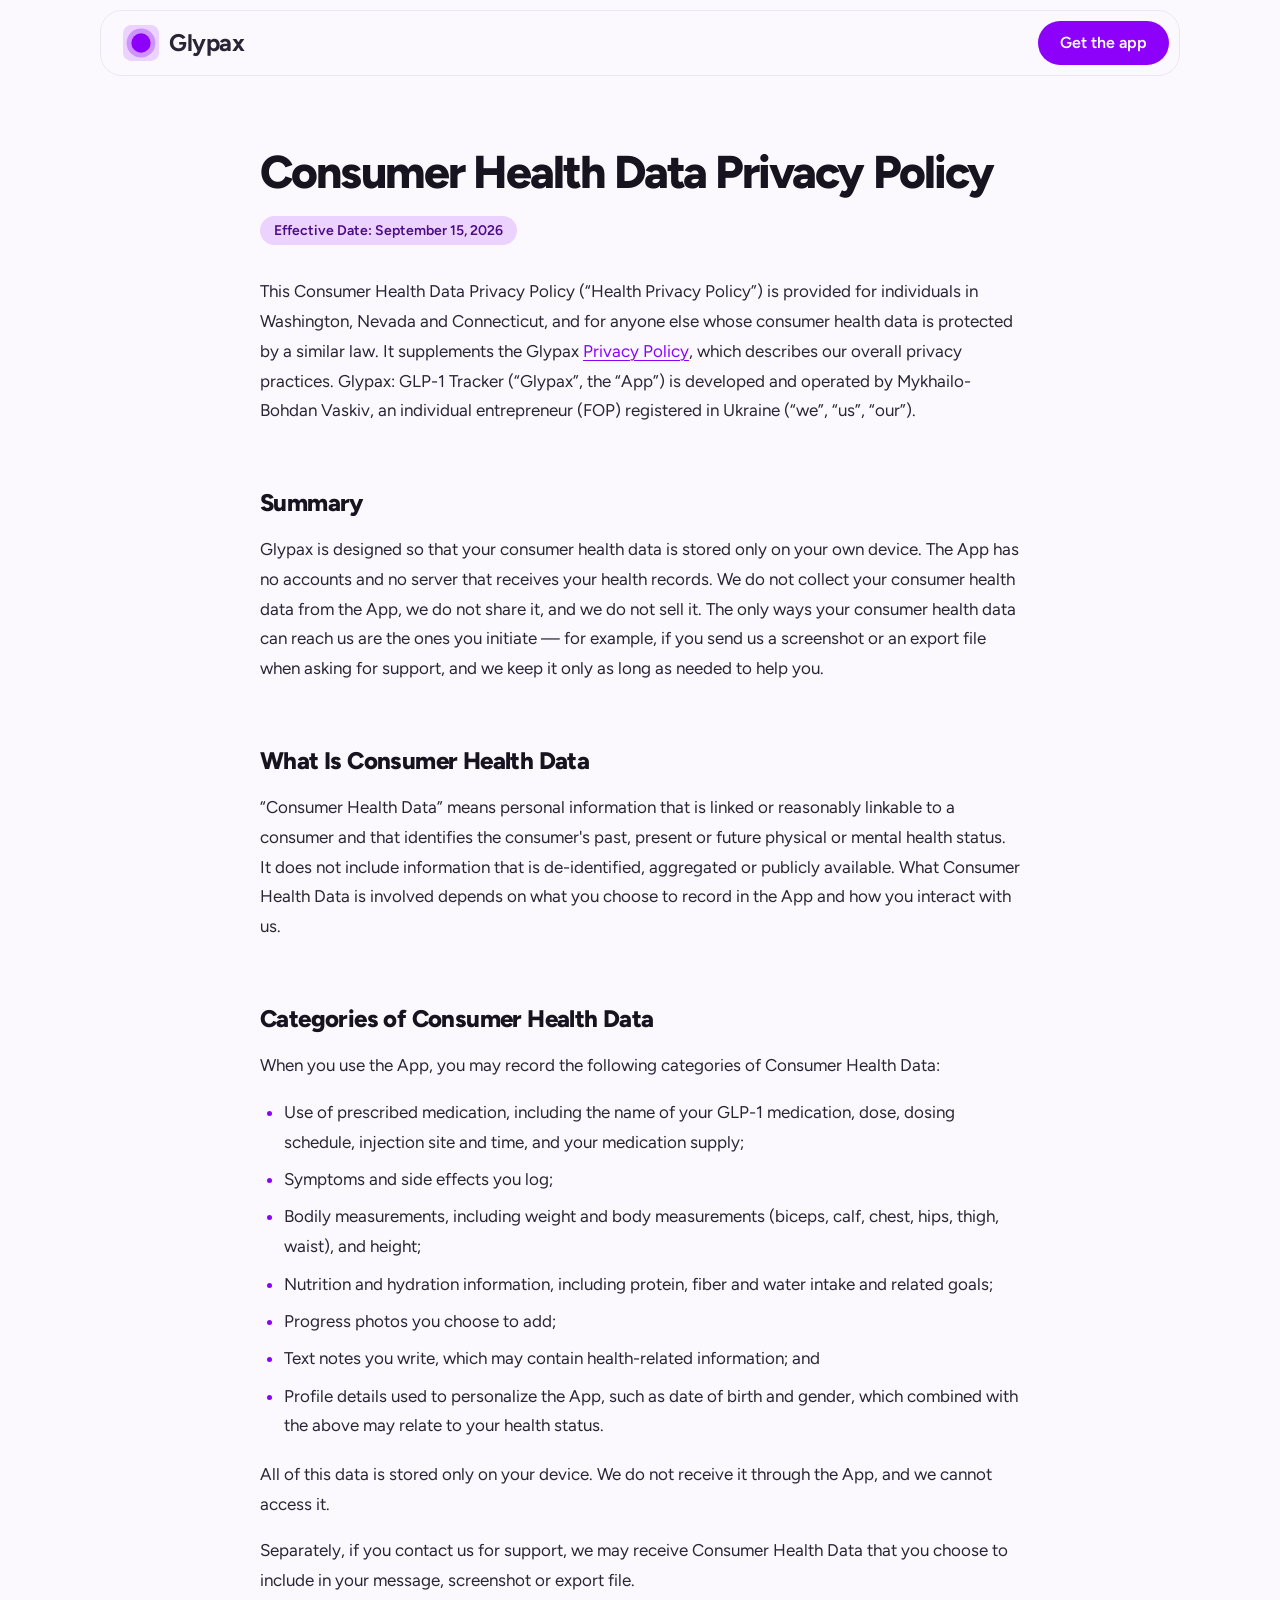
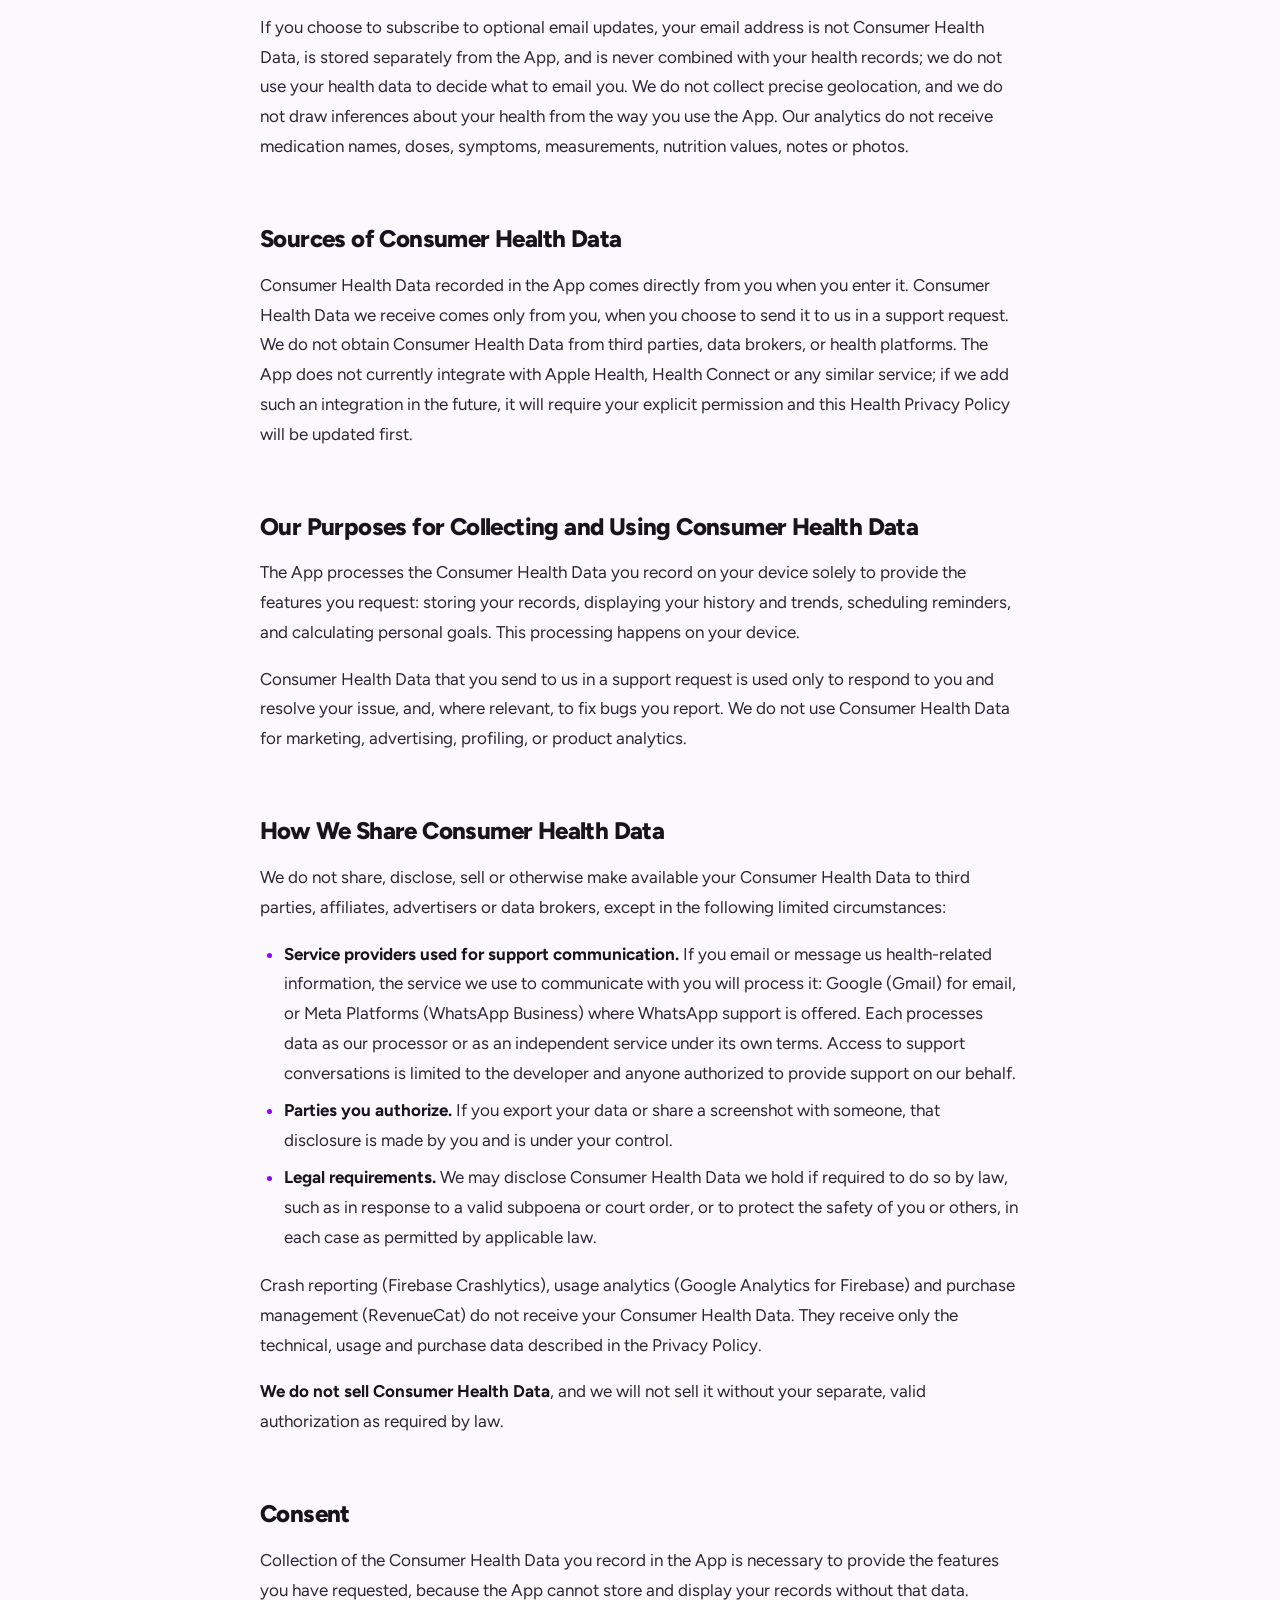
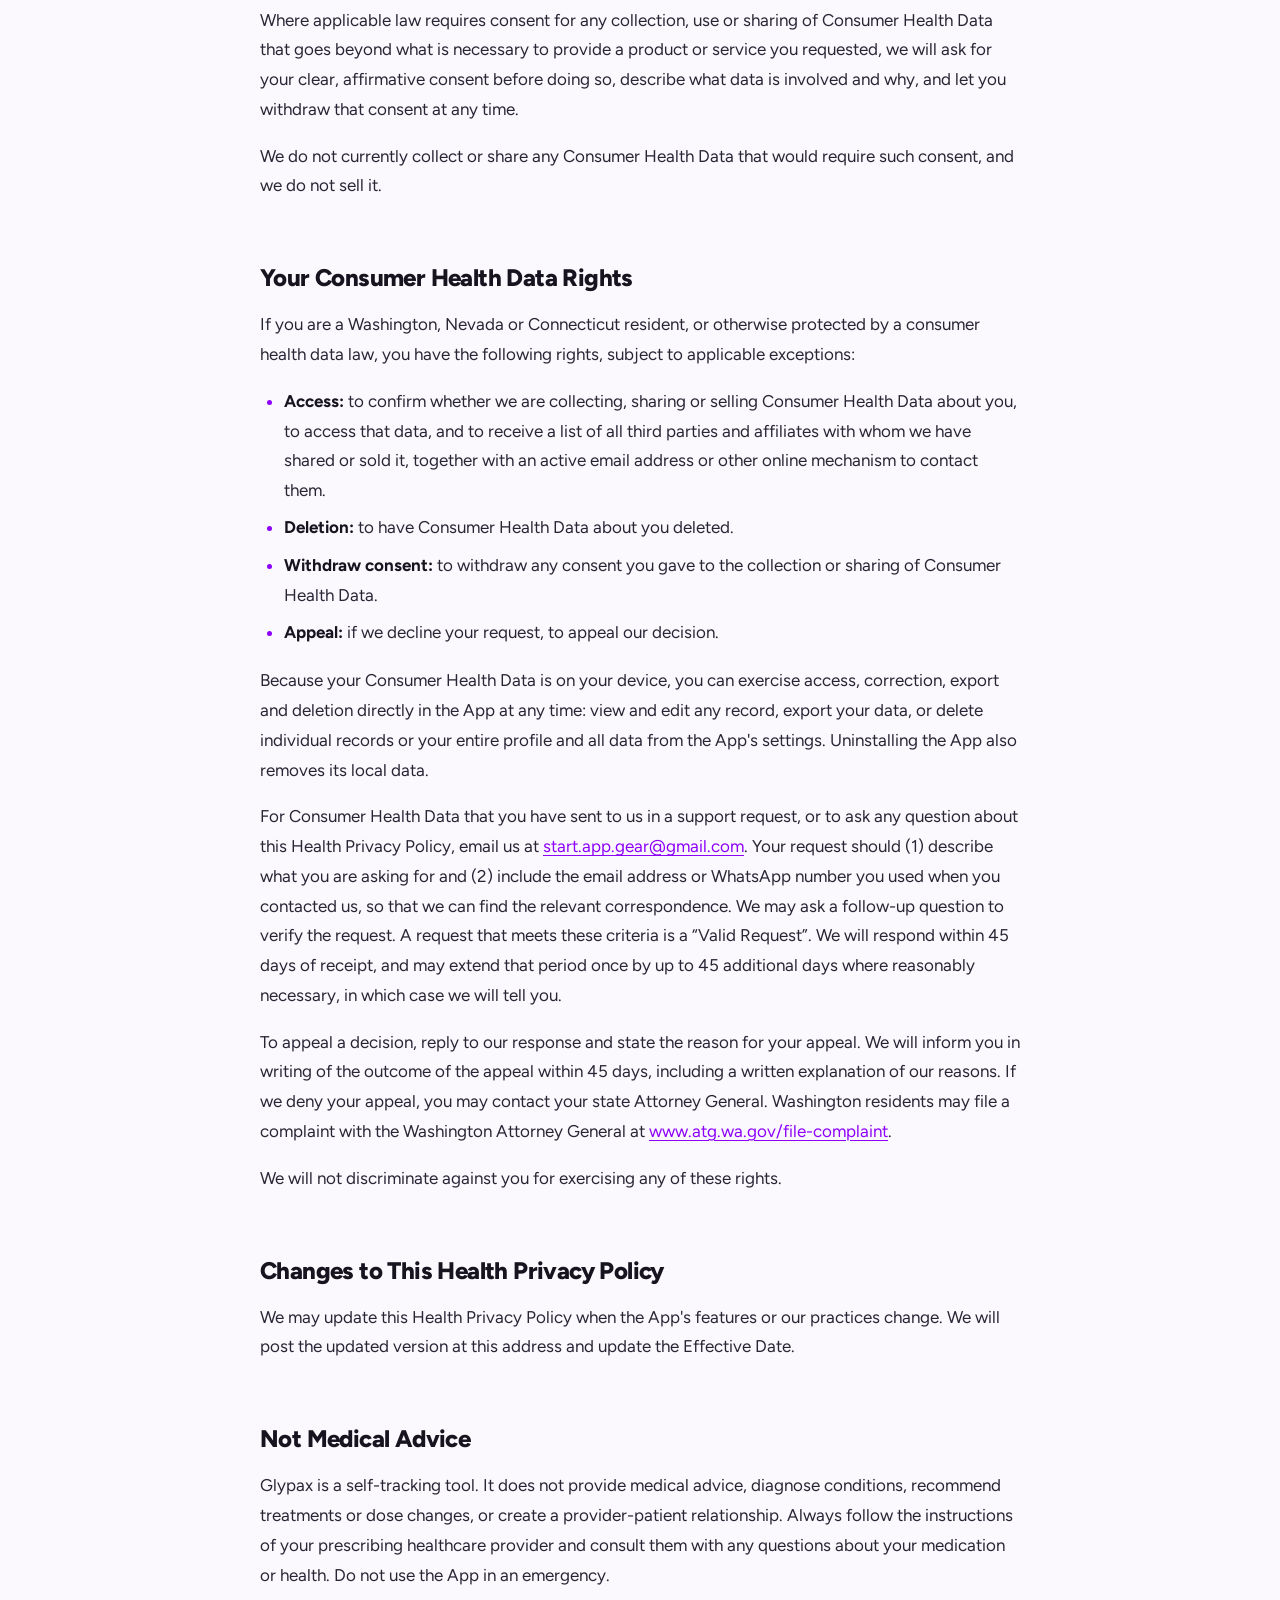
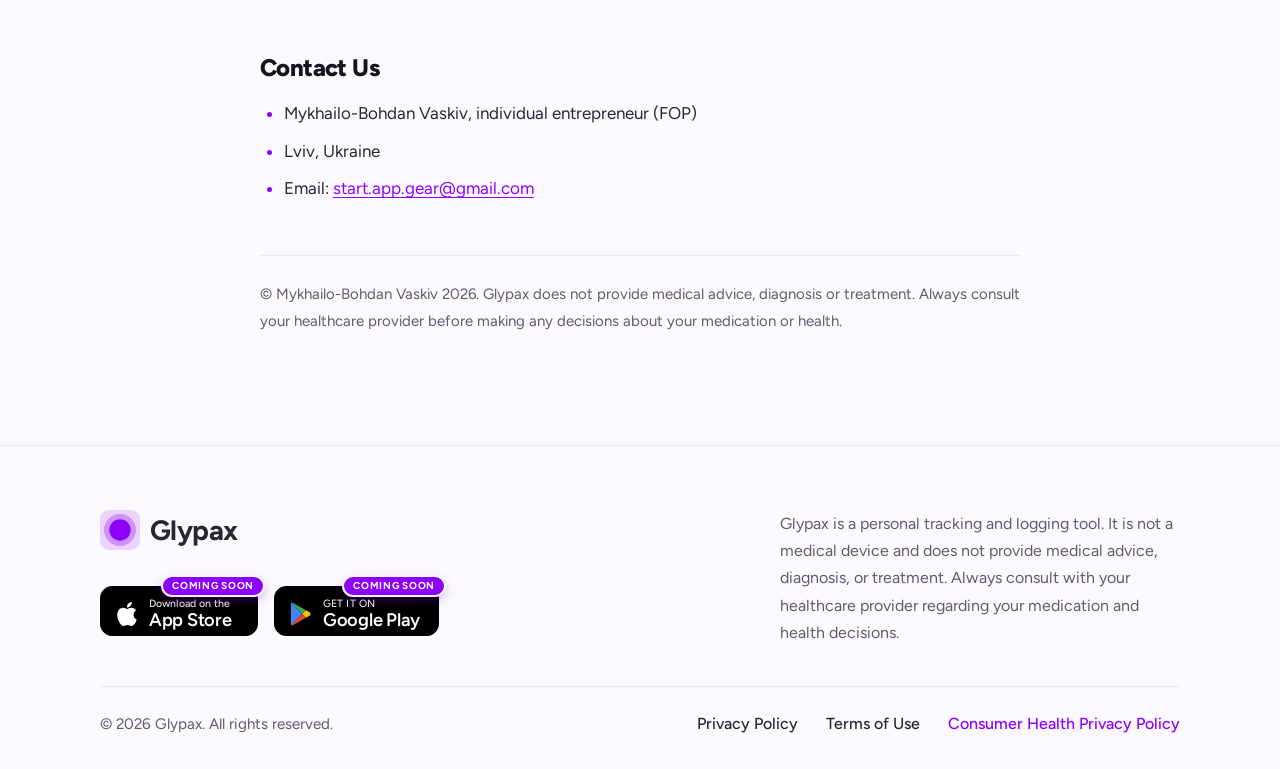
==== consumer-health-privacy-policy/index.html @ 0c129e54 "Update site" ====
<!doctype html>
<html lang="en">
<head>
  <meta charset="utf-8">
  <meta name="viewport" content="width=device-width, initial-scale=1">
  <title>Consumer Health Data Privacy Policy — Glypax: GLP-1 Tracker</title>
  <meta name="description" content="Consumer Health Data Privacy Policy for Glypax: GLP-1 Tracker, for residents of Washington, Nevada and Connecticut.">
  <link rel="canonical" href="https://glypax.com/consumer-health-privacy-policy/">
  <meta name="theme-color" content="#8D01FA">
  <meta name="color-scheme" content="light">

  <meta property="og:type" content="website">
  <meta property="og:site_name" content="Glypax">
  <meta property="og:url" content="https://glypax.com/consumer-health-privacy-policy/">
  <meta property="og:title" content="Consumer Health Data Privacy Policy — Glypax">
  <meta property="og:description" content="Consumer Health Data Privacy Policy for Glypax: GLP-1 Tracker, for residents of Washington, Nevada and Connecticut.">
  <meta property="og:image" content="https://glypax.com/assets/img/og-image.png">
  <meta name="twitter:card" content="summary_large_image">

  <link rel="icon" href="../favicon.ico" sizes="48x48">
  <link rel="icon" href="../favicon.svg" type="image/svg+xml">
  <link rel="apple-touch-icon" href="../apple-touch-icon.png">
  <link rel="manifest" href="../site.webmanifest">

  <link rel="preload" href="../assets/fonts/figtree-latin.woff2" as="font" type="font/woff2" crossorigin>
  <link rel="stylesheet" href="../assets/css/styles.css">
</head>
<body>
  <a class="skip-link" href="#main">Skip to content</a>

  <!-- Header -->
  <header class="site-header">
    <div class="container">
      <div class="site-header__bar">
        <a class="brand" href="../" aria-label="Glypax home">
          <img class="brand__icon" src="../assets/img/logo.svg" alt="" width="36" height="36">
          <span class="brand__name">Glypax</span>
        </a>
        <a class="btn btn--primary" href="../#download">Get the app</a>
      </div>
    </div>
  </header>

  <main id="main">
    <article class="container legal">
      <h1>Consumer Health Data Privacy Policy</h1>
      <p class="effective">Effective Date: September 15, 2026</p>

      <p>This Consumer Health Data Privacy Policy (“Health Privacy Policy”) is provided for individuals in Washington, Nevada and Connecticut, and for anyone else whose consumer health data is protected by a similar law. It supplements the Glypax <a href="../privacy-policy/">Privacy Policy</a>, which describes our overall privacy practices. Glypax: GLP-1 Tracker (“Glypax”, the “App”) is developed and operated by Mykhailo-Bohdan Vaskiv, an individual entrepreneur (FOP) registered in Ukraine (“we”, “us”, “our”).</p>

      <h2>Summary</h2>
      <p>Glypax is designed so that your consumer health data is stored only on your own device. The App has no accounts and no server that receives your health records. We do not collect your consumer health data from the App, we do not share it, and we do not sell it. The only ways your consumer health data can reach us are the ones you initiate — for example, if you send us a screenshot or an export file when asking for support, and we keep it only as long as needed to help you.</p>

      <h2>What Is Consumer Health Data</h2>
      <p>“Consumer Health Data” means personal information that is linked or reasonably linkable to a consumer and that identifies the consumer's past, present or future physical or mental health status. It does not include information that is de-identified, aggregated or publicly available. What Consumer Health Data is involved depends on what you choose to record in the App and how you interact with us.</p>

      <h2>Categories of Consumer Health Data</h2>
      <p>When you use the App, you may record the following categories of Consumer Health Data:</p>
      <ul>
        <li>Use of prescribed medication, including the name of your GLP-1 medication, dose, dosing schedule, injection site and time, and your medication supply;</li>
        <li>Symptoms and side effects you log;</li>
        <li>Bodily measurements, including weight and body measurements (biceps, calf, chest, hips, thigh, waist), and height;</li>
        <li>Nutrition and hydration information, including protein, fiber and water intake and related goals;</li>
        <li>Progress photos you choose to add;</li>
        <li>Text notes you write, which may contain health-related information; and</li>
        <li>Profile details used to personalize the App, such as date of birth and gender, which combined with the above may relate to your health status.</li>
      </ul>
      <p>All of this data is stored only on your device. We do not receive it through the App, and we cannot access it.</p>
      <p>Separately, if you contact us for support, we may receive Consumer Health Data that you choose to include in your message, screenshot or export file.</p>
      <p>If you choose to subscribe to optional email updates, your email address is not Consumer Health Data, is stored separately from the App, and is never combined with your health records; we do not use your health data to decide what to email you. We do not collect precise geolocation, and we do not draw inferences about your health from the way you use the App. Our analytics do not receive medication names, doses, symptoms, measurements, nutrition values, notes or photos.</p>

      <h2>Sources of Consumer Health Data</h2>
      <p>Consumer Health Data recorded in the App comes directly from you when you enter it. Consumer Health Data we receive comes only from you, when you choose to send it to us in a support request. We do not obtain Consumer Health Data from third parties, data brokers, or health platforms. The App does not currently integrate with Apple Health, Health Connect or any similar service; if we add such an integration in the future, it will require your explicit permission and this Health Privacy Policy will be updated first.</p>

      <h2>Our Purposes for Collecting and Using Consumer Health Data</h2>
      <p>The App processes the Consumer Health Data you record on your device solely to provide the features you request: storing your records, displaying your history and trends, scheduling reminders, and calculating personal goals. This processing happens on your device.</p>
      <p>Consumer Health Data that you send to us in a support request is used only to respond to you and resolve your issue, and, where relevant, to fix bugs you report. We do not use Consumer Health Data for marketing, advertising, profiling, or product analytics.</p>

      <h2>How We Share Consumer Health Data</h2>
      <p>We do not share, disclose, sell or otherwise make available your Consumer Health Data to third parties, affiliates, advertisers or data brokers, except in the following limited circumstances:</p>
      <ul>
        <li><strong>Service providers used for support communication.</strong> If you email or message us health-related information, the service we use to communicate with you will process it: Google (Gmail) for email, or Meta Platforms (WhatsApp Business) where WhatsApp support is offered. Each processes data as our processor or as an independent service under its own terms. Access to support conversations is limited to the developer and anyone authorized to provide support on our behalf.</li>
        <li><strong>Parties you authorize.</strong> If you export your data or share a screenshot with someone, that disclosure is made by you and is under your control.</li>
        <li><strong>Legal requirements.</strong> We may disclose Consumer Health Data we hold if required to do so by law, such as in response to a valid subpoena or court order, or to protect the safety of you or others, in each case as permitted by applicable law.</li>
      </ul>
      <p>Crash reporting (Firebase Crashlytics), usage analytics (Google Analytics for Firebase) and purchase management (RevenueCat) do not receive your Consumer Health Data. They receive only the technical, usage and purchase data described in the Privacy Policy.</p>
      <p><strong>We do not sell Consumer Health Data</strong>, and we will not sell it without your separate, valid authorization as required by law.</p>

      <h2>Consent</h2>
      <p>Collection of the Consumer Health Data you record in the App is necessary to provide the features you have requested, because the App cannot store and display your records without that data. Where applicable law requires consent for any collection, use or sharing of Consumer Health Data that goes beyond what is necessary to provide a product or service you requested, we will ask for your clear, affirmative consent before doing so, describe what data is involved and why, and let you withdraw that consent at any time.</p>
      <p>We do not currently collect or share any Consumer Health Data that would require such consent, and we do not sell it.</p>

      <h2>Your Consumer Health Data Rights</h2>
      <p>If you are a Washington, Nevada or Connecticut resident, or otherwise protected by a consumer health data law, you have the following rights, subject to applicable exceptions:</p>
      <ul>
        <li><strong>Access:</strong> to confirm whether we are collecting, sharing or selling Consumer Health Data about you, to access that data, and to receive a list of all third parties and affiliates with whom we have shared or sold it, together with an active email address or other online mechanism to contact them.</li>
        <li><strong>Deletion:</strong> to have Consumer Health Data about you deleted.</li>
        <li><strong>Withdraw consent:</strong> to withdraw any consent you gave to the collection or sharing of Consumer Health Data.</li>
        <li><strong>Appeal:</strong> if we decline your request, to appeal our decision.</li>
      </ul>
      <p>Because your Consumer Health Data is on your device, you can exercise access, correction, export and deletion directly in the App at any time: view and edit any record, export your data, or delete individual records or your entire profile and all data from the App's settings. Uninstalling the App also removes its local data.</p>
      <p>For Consumer Health Data that you have sent to us in a support request, or to ask any question about this Health Privacy Policy, email us at <a href="mailto:start.app.gear@gmail.com">start.app.gear@gmail.com</a>. Your request should (1) describe what you are asking for and (2) include the email address or WhatsApp number you used when you contacted us, so that we can find the relevant correspondence. We may ask a follow-up question to verify the request. A request that meets these criteria is a “Valid Request”. We will respond within 45 days of receipt, and may extend that period once by up to 45 additional days where reasonably necessary, in which case we will tell you.</p>
      <p>To appeal a decision, reply to our response and state the reason for your appeal. We will inform you in writing of the outcome of the appeal within 45 days, including a written explanation of our reasons. If we deny your appeal, you may contact your state Attorney General. Washington residents may file a complaint with the Washington Attorney General at <a href="https://www.atg.wa.gov/file-complaint" target="_blank" rel="noopener noreferrer">www.atg.wa.gov/file-complaint</a>.</p>
      <p>We will not discriminate against you for exercising any of these rights.</p>

      <h2>Changes to This Health Privacy Policy</h2>
      <p>We may update this Health Privacy Policy when the App's features or our practices change. We will post the updated version at this address and update the Effective Date.</p>

      <h2>Not Medical Advice</h2>
      <p>Glypax is a self-tracking tool. It does not provide medical advice, diagnose conditions, recommend treatments or dose changes, or create a provider-patient relationship. Always follow the instructions of your prescribing healthcare provider and consult them with any questions about your medication or health. Do not use the App in an emergency.</p>

      <h2>Contact Us</h2>
      <ul>
        <li>Mykhailo-Bohdan Vaskiv, individual entrepreneur (FOP)</li>
        <li>Lviv, Ukraine</li>
        <li>Email: <a href="mailto:start.app.gear@gmail.com">start.app.gear@gmail.com</a></li>
      </ul>

      <hr>
      <p class="doc-note">© Mykhailo-Bohdan Vaskiv 2026. Glypax does not provide medical advice, diagnosis or treatment. Always consult your healthcare provider before making any decisions about your medication or health.</p>
    </article>
  </main>

  <!-- Footer -->
  <footer class="site-footer">
    <div class="container">
      <div class="site-footer__top">
        <div class="site-footer__brand">
          <a class="brand" href="../" aria-label="Glypax home">
            <img class="brand__icon" src="../assets/img/logo.svg" alt="" width="40" height="40">
            <span class="brand__name">Glypax</span>
          </a>
          <div class="stores stores--sm">
            <div class="store-badge" aria-label="App Store — coming soon" role="img">
              <svg class="store-badge__icon" viewBox="0 0 24 24" aria-hidden="true" fill="currentColor"><path d="M12.152 6.896c-.948 0-2.415-1.078-3.96-1.04-2.04.027-3.91 1.183-4.961 3.014-2.117 3.675-.546 9.103 1.519 12.09 1.013 1.454 2.208 3.09 3.792 3.039 1.52-.065 2.09-.987 3.935-.987 1.831 0 2.35.987 3.96.948 1.637-.026 2.676-1.48 3.676-2.948 1.156-1.688 1.636-3.325 1.662-3.415-.039-.013-3.182-1.221-3.22-4.857-.026-3.04 2.48-4.494 2.597-4.559-1.429-2.09-3.623-2.324-4.39-2.376-2-.156-3.675 1.09-4.61 1.09zM15.53 3.83c.843-1.012 1.4-2.427 1.245-3.83-1.207.052-2.662.805-3.532 1.818-.78.896-1.454 2.338-1.273 3.714 1.338.104 2.715-.688 3.559-1.701"/></svg>
              <span class="store-badge__text"><small>Download on the</small><strong>App Store</strong></span>
              <span class="store-badge__soon">Coming soon</span>
            </div>
            <div class="store-badge" aria-label="Google Play — coming soon" role="img">
              <svg class="store-badge__icon" viewBox="0 0 24 26" aria-hidden="true"><path fill="#4285F4" d="M1.6 1.2 13.2 13 1.6 24.8c-.4-.3-.6-.8-.6-1.4V2.6c0-.6.2-1.1.6-1.4z"/><path fill="#34A853" d="M1.6 1.2c.5-.4 1.3-.5 2-.1l13.7 7.8-4.1 4.1z"/><path fill="#FBBC04" d="m17.3 8.9 4.1 2.3c1.3.8 1.3 2.8 0 3.6l-4.1 2.3-4.1-4.1z"/><path fill="#EA4335" d="M13.2 13l4.1 4.1-13.7 7.8c-.7.4-1.5.3-2-.1z"/></svg>
              <span class="store-badge__text"><small>GET IT ON</small><strong>Google Play</strong></span>
              <span class="store-badge__soon">Coming soon</span>
            </div>
          </div>
        </div>

        <p class="disclaimer">
          Glypax is a personal tracking and logging tool. It is not a medical device and does not provide medical advice, diagnosis, or treatment. Always consult with your healthcare provider regarding your medication and health decisions.
        </p>
      </div>

      <div class="site-footer__bottom">
        <p class="copyright">© 2026 Glypax. All rights reserved.</p>
        <nav aria-label="Legal">
          <ul class="footer-links">
            <li><a href="../privacy-policy/">Privacy Policy</a></li>
            <li><a href="../terms-of-use/">Terms of Use</a></li>
            <li><a href="../consumer-health-privacy-policy/" aria-current="page">Consumer Health Privacy Policy</a></li>
          </ul>
        </nav>
      </div>
    </div>
  </footer>
</body>
</html>
---- assets/css/styles.css ----
/* ==========================================================================
   Glypax — landing page styles
   ========================================================================== */

/* Fonts (self-hosted, no third-party requests) */
@font-face {
  font-family: "Figtree";
  font-style: normal;
  font-weight: 300 900;
  font-display: swap;
  src: url("../fonts/figtree-latin.woff2") format("woff2");
  unicode-range: U+0000-00FF, U+0131, U+0152-0153, U+02BB-02BC, U+02C6, U+02DA,
    U+02DC, U+0304, U+0308, U+0329, U+2000-206F, U+20AC, U+2122, U+2191, U+2193,
    U+2212, U+2215, U+FEFF, U+FFFD;
}
@font-face {
  font-family: "Figtree";
  font-style: normal;
  font-weight: 300 900;
  font-display: swap;
  src: url("../fonts/figtree-latin-ext.woff2") format("woff2");
  unicode-range: U+0100-02BA, U+02BD-02C5, U+02C7-02CC, U+02CE-02D7, U+02DD-02FF,
    U+0304, U+0308, U+0329, U+1D00-1DBF, U+1E00-1E9F, U+1EF2-1EFF, U+2020,
    U+20A0-20AB, U+20AD-20C0, U+2113, U+2C60-2C7F, U+A720-A7FF;
}

/* Tokens ------------------------------------------------------------------ */
:root {
  color-scheme: light;

  /* Brand (sampled from the Glypax logo) */
  --purple: #8d01fa;
  --purple-hover: #7600d4;
  --purple-ring: #ce93fd;
  --purple-tint: #ecd2ff;

  /* Neutrals */
  --bg: #fbf9fd;
  --surface: #ffffff;
  --ink: #17131f;
  --ink-soft: #2a2535;
  --muted: #615a6e;
  --line: #ebe6f1;

  --radius-pill: 999px;
  --container: 1080px;
  --gutter: clamp(16px, 4vw, 32px);
  --header-h: 64px;

  --font: "Figtree", ui-sans-serif, system-ui, -apple-system, "Segoe UI", Roboto,
    "Helvetica Neue", Arial, sans-serif;
}

/* Base -------------------------------------------------------------------- */
*,
*::before,
*::after {
  box-sizing: border-box;
}

html {
  -webkit-text-size-adjust: 100%;
  text-size-adjust: 100%;
}

@media (prefers-reduced-motion: no-preference) {
  html {
    scroll-behavior: smooth;
  }
}

body {
  margin: 0;
  background: var(--bg);
  color: var(--ink);
  font-family: var(--font);
  font-size: 1rem;
  line-height: 1.6;
  -webkit-font-smoothing: antialiased;
  -moz-osx-font-smoothing: grayscale;
  overflow-x: clip;
}

img,
svg {
  display: block;
  max-width: 100%;
}

a {
  color: inherit;
}

:focus-visible {
  outline: 3px solid var(--purple);
  outline-offset: 3px;
  border-radius: 6px;
}

.container {
  width: 100%;
  max-width: calc(var(--container) + var(--gutter) * 2);
  margin-inline: auto;
  padding-inline: var(--gutter);
}

.skip-link {
  position: absolute;
  left: 16px;
  top: -100px;
  z-index: 100;
  padding: 10px 16px;
  background: var(--ink);
  color: #fff;
  border-radius: 10px;
  font-weight: 600;
  text-decoration: none;
}
.skip-link:focus {
  top: 16px;
}

.visually-hidden {
  position: absolute !important;
  width: 1px;
  height: 1px;
  padding: 0;
  margin: -1px;
  overflow: hidden;
  clip: rect(0 0 0 0);
  white-space: nowrap;
  border: 0;
}

/* Brand (logo + wordmark) -------------------------------------------------- */
.brand {
  display: inline-flex;
  align-items: center;
  gap: 10px;
  text-decoration: none;
  color: var(--ink-soft);
  border-radius: 12px;
}
.brand__icon {
  width: 36px;
  height: 36px;
  flex: none;
}
.brand__name {
  font-size: 1.5rem;
  font-weight: 700;
  letter-spacing: -0.02em;
  line-height: 1;
}

/* Header ------------------------------------------------------------------ */
.site-header {
  position: sticky;
  top: 0;
  z-index: 50;
  padding-top: 10px;
}
.site-header__bar {
  display: flex;
  align-items: center;
  justify-content: space-between;
  gap: 16px;
  min-height: var(--header-h);
  padding: 10px 10px 10px 22px;
  background: rgb(251 249 253 / 0.82);
  border: 1px solid var(--line);
  border-radius: 22px;
  -webkit-backdrop-filter: saturate(160%) blur(14px);
  backdrop-filter: saturate(160%) blur(14px);
}

.btn {
  display: inline-flex;
  align-items: center;
  justify-content: center;
  gap: 8px;
  min-height: 44px;
  padding: 10px 22px;
  border-radius: var(--radius-pill);
  font: inherit;
  font-size: 1rem;
  font-weight: 600;
  line-height: 1.2;
  text-decoration: none;
  white-space: nowrap;
  cursor: pointer;
  transition: background-color 0.18s ease, transform 0.18s ease;
}
.btn--primary {
  background: var(--purple);
  color: #fff;
}
.btn--primary:hover {
  background: var(--purple-hover);
}
.btn--primary:active {
  transform: translateY(1px);
}

/* Hero -------------------------------------------------------------------- */
.hero {
  padding-block: clamp(40px, 7vw, 96px) clamp(32px, 5vw, 64px);
}
.hero__grid {
  display: grid;
  grid-template-columns: minmax(0, 1.08fr) minmax(0, 1fr);
  align-items: center;
  gap: clamp(24px, 4vw, 48px);
}

.hero__title {
  margin: 0;
  font-size: clamp(2.125rem, 1.15rem + 2.6vw, 2.875rem);
  font-weight: 800;
  line-height: 1.08;
  letter-spacing: -0.04em;
  color: var(--ink);
  text-wrap: balance;
}
.hero__title .line {
  display: block;
}
.hl {
  color: var(--purple);
  white-space: nowrap;
  padding-bottom: 0.1em;
  background: url("data:image/svg+xml,%3Csvg xmlns='http://www.w3.org/2000/svg' viewBox='0 0 200 14' preserveAspectRatio='none'%3E%3Cpath d='M3 9.5C45 4 105 3.2 197 6.2' fill='none' stroke='%23CE93FD' stroke-width='4.2' stroke-linecap='round'/%3E%3Cpath d='M14 12.2C70 8.6 128 8.2 186 9.6' fill='none' stroke='%23CE93FD' stroke-width='2.6' stroke-linecap='round' opacity='.75'/%3E%3C/svg%3E")
    no-repeat left bottom / 100% 0.26em;
}

.hero__text {
  margin: 24px 0 0;
  max-width: 34rem;
  font-size: clamp(1.0625rem, 1rem + 0.25vw, 1.1875rem);
  line-height: 1.7;
  color: var(--muted);
}

.hero__stores {
  margin-top: 36px;
  scroll-margin-top: calc(var(--header-h) + 40px);
}

.hero__media {
  /* space available outside the 1080px container on wide screens */
  --outside: max(0px, (100vw - var(--container) - var(--gutter) * 2) / 2);
  position: relative;
  margin-right: calc(-1 * min(var(--outside), 150px));
  margin-left: -12px;
}
.hero__media::before {
  /* soft brand glow behind the screens */
  content: "";
  position: absolute;
  inset: 8% 6% 4% 6%;
  z-index: -1;
  background: radial-gradient(
    closest-side,
    rgb(206 147 253 / 0.45),
    rgb(236 210 255 / 0.25) 55%,
    transparent 100%
  );
  filter: blur(10px);
}
.hero__media img {
  width: 100%;
  height: auto;
  filter: drop-shadow(0 24px 40px rgb(48 18 82 / 0.14));
}

/* Store badges (Coming soon) ---------------------------------------------- */
.stores {
  display: flex;
  flex-wrap: wrap;
  gap: 14px 16px;
  padding-top: 12px; /* room for the "Coming soon" tag */
}

.store-badge {
  position: relative;
  display: inline-flex;
  align-items: center;
  gap: 12px;
  min-width: 182px;
  height: 58px;
  padding: 6px 22px 0 18px;
  background: #000;
  color: #fff;
  border: 1px solid #000;
  border-radius: 14px;
  cursor: default;
  user-select: none;
}
.store-badge__icon {
  width: 28px;
  height: 28px;
  flex: none;
}
.store-badge__text {
  display: flex;
  flex-direction: column;
  line-height: 1.1;
}
.store-badge__text small {
  white-space: nowrap;
  font-size: 0.72rem;
  font-weight: 500;
  letter-spacing: 0.01em;
  opacity: 0.92;
}
.store-badge__text strong {
  white-space: nowrap;
  font-size: 1.32rem;
  font-weight: 600;
  letter-spacing: -0.015em;
}
.store-badge__soon {
  position: absolute;
  top: -12px;
  right: -8px;
  padding: 3px 9px;
  background: var(--purple);
  color: #fff;
  border: 2px solid var(--bg);
  border-radius: var(--radius-pill);
  font-size: 0.625rem;
  font-weight: 700;
  letter-spacing: 0.07em;
  line-height: 1.2;
  text-transform: uppercase;
  white-space: nowrap;
  box-shadow: 0 4px 10px rgb(141 1 250 / 0.25);
}

.stores--sm .store-badge {
  min-width: 158px;
  height: 50px;
  padding: 6px 18px 0 14px;
  border-radius: 12px;
  gap: 10px;
}
.stores--sm .store-badge__icon {
  width: 24px;
  height: 24px;
}
.stores--sm .store-badge__text small {
  font-size: 0.66rem;
}
.stores--sm .store-badge__text strong {
  font-size: 1.14rem;
}

/* Little nudge when "Get the app" jumps to the badges */
@media (prefers-reduced-motion: no-preference) {
  .hero__stores:target .store-badge__soon {
    animation: soon-pop 0.9s ease 0.35s 2;
  }
}
@keyframes soon-pop {
  0%,
  100% {
    transform: scale(1);
  }
  40% {
    transform: scale(1.18) rotate(-3deg);
  }
}

/* Works with every GLP-1 (marquee) ---------------------------------------- */
.works {
  padding-block: clamp(24px, 4vw, 48px) clamp(56px, 8vw, 96px);
}
.works__title {
  margin: 0 0 24px;
  text-align: center;
  font-size: 0.95rem;
  font-weight: 600;
  letter-spacing: 0.16em;
  text-transform: uppercase;
  color: var(--muted);
}

.marquee {
  position: relative;
  overflow: hidden;
  -webkit-mask-image: linear-gradient(90deg, transparent, #000 12%, #000 88%, transparent);
  mask-image: linear-gradient(90deg, transparent, #000 12%, #000 88%, transparent);
}
.marquee__track {
  display: flex;
  width: max-content;
  animation: marquee 64s linear infinite;
}
.marquee:hover .marquee__track {
  animation-play-state: paused;
}
.marquee__list {
  display: flex;
  gap: 14px;
  margin: 0;
  padding: 4px 7px;
  list-style: none;
}
.marquee__item {
  display: flex;
  align-items: center;
  justify-content: center;
  min-width: 150px;
  height: 58px;
  padding: 0 28px;
  background: var(--surface);
  border: 1px solid var(--line);
  border-radius: 22px;
  font-size: 1.125rem;
  font-weight: 800;
  letter-spacing: -0.02em;
  color: var(--ink);
  white-space: nowrap;
}

@keyframes marquee {
  from {
    transform: translateX(0);
  }
  to {
    transform: translateX(-50%);
  }
}

@media (prefers-reduced-motion: reduce) {
  .marquee {
    -webkit-mask-image: none;
    mask-image: none;
  }
  .marquee__track {
    animation: none;
    width: auto;
    justify-content: center;
  }
  .marquee__list {
    flex-wrap: wrap;
    justify-content: center;
  }
  .marquee__list[aria-hidden="true"] {
    display: none;
  }
}

/* Footer ------------------------------------------------------------------ */
.site-footer {
  border-top: 1px solid var(--line);
  padding-block: clamp(40px, 6vw, 64px) 32px;
}
.site-footer__top {
  display: flex;
  justify-content: space-between;
  align-items: flex-start;
  gap: 32px 48px;
}
.site-footer__brand {
  display: flex;
  flex-direction: column;
  gap: 24px;
}
.site-footer__brand .brand__icon {
  width: 40px;
  height: 40px;
}
.site-footer__brand .brand__name {
  font-size: 1.75rem;
}
.disclaimer {
  margin: 0;
  max-width: 25rem;
  font-size: 1rem;
  line-height: 1.7;
  color: var(--muted);
}

.site-footer__bottom {
  display: flex;
  justify-content: space-between;
  align-items: center;
  flex-wrap: wrap;
  gap: 16px 32px;
  margin-top: 40px;
  padding-top: 24px;
  border-top: 1px solid var(--line);
}
.copyright {
  margin: 0;
  font-size: 0.95rem;
  color: var(--muted);
}
.footer-links {
  display: flex;
  flex-wrap: wrap;
  gap: 8px 28px;
  margin: 0;
  padding: 0;
  list-style: none;
}
.footer-links a {
  font-size: 1rem;
  font-weight: 500;
  color: var(--ink-soft);
  text-decoration: none;
  border-radius: 4px;
}
.footer-links a:hover {
  color: var(--purple);
  text-decoration: underline;
  text-underline-offset: 3px;
}

/* 404 --------------------------------------------------------------------- */
.not-found {
  padding-block: clamp(64px, 12vw, 140px);
  text-align: center;
}
.not-found h1 {
  margin: 0 0 12px;
  font-size: clamp(2rem, 1.4rem + 2vw, 2.75rem);
  font-weight: 800;
  letter-spacing: -0.04em;
}
.not-found p {
  margin: 0 0 28px;
  color: var(--muted);
}

/* Current page in the footer legal nav */
.footer-links a[aria-current="page"] {
  color: var(--purple);
}

/* Legal pages ------------------------------------------------------------- */
.legal {
  max-width: calc(760px + var(--gutter) * 2);
  padding-block: clamp(40px, 6vw, 72px) clamp(56px, 8vw, 96px);
  font-size: 1.0625rem;
  line-height: 1.75;
  color: var(--ink-soft);
}
.legal h1 {
  margin: 0;
  font-size: clamp(2.125rem, 1.4rem + 2.4vw, 2.875rem);
  font-weight: 800;
  line-height: 1.08;
  letter-spacing: -0.04em;
  color: var(--ink);
}
.legal .effective {
  display: inline-block;
  margin: 18px 0 32px;
  padding: 5px 14px;
  background: var(--purple-tint);
  color: #4b0a86;
  border-radius: var(--radius-pill);
  font-size: 0.875rem;
  font-weight: 600;
  line-height: 1.4;
}
.legal h2 {
  margin: 2.6em 0 0.7em;
  font-size: 1.5rem;
  font-weight: 800;
  line-height: 1.25;
  letter-spacing: -0.025em;
  color: var(--ink);
}
.legal h3 {
  margin: 2em 0 0.5em;
  font-size: 1.1875rem;
  font-weight: 700;
  line-height: 1.3;
  letter-spacing: -0.015em;
  color: var(--ink);
}
.legal [id] {
  scroll-margin-top: calc(var(--header-h) + 32px);
}
.legal p {
  margin: 0 0 1em;
}
.legal ul,
.legal ol {
  margin: 0 0 1.1em;
  padding-left: 1.4em;
}
.legal li {
  margin-bottom: 0.45em;
}
.legal li > ul,
.legal li > ol {
  margin: 0.45em 0 0;
}
.legal li::marker {
  color: var(--purple);
}
.legal strong {
  color: var(--ink);
  font-weight: 700;
}
.legal a {
  color: var(--purple);
  text-decoration: underline;
  text-decoration-thickness: 1px;
  text-underline-offset: 3px;
  overflow-wrap: anywhere;
}
.legal a:hover {
  color: var(--purple-hover);
  text-decoration-thickness: 2px;
}

/* Table of contents */
.legal .toc-title {
  margin-top: 0;
}
.legal .toc {
  margin: 0 0 1em;
  padding: 18px 22px 18px 40px;
  background: var(--surface);
  border: 1px solid var(--line);
  border-radius: 18px;
}
.legal .toc li {
  margin-bottom: 0.2em;
}
.legal .toc a {
  color: var(--ink-soft);
  text-decoration: none;
}
.legal .toc a:hover {
  color: var(--purple);
  text-decoration: underline;
}

/* Tables */
.legal .table-wrap {
  margin: 1.2em 0 1.6em;
  overflow-x: auto;
  background: var(--surface);
  border: 1px solid var(--line);
  border-radius: 16px;
}
.legal table {
  width: 100%;
  min-width: 640px;
  border-collapse: collapse;
  font-size: 0.9375rem;
  line-height: 1.6;
}
.legal th,
.legal td {
  padding: 12px 14px;
  text-align: left;
  vertical-align: top;
  border-bottom: 1px solid var(--line);
}
.legal th + th,
.legal td + td {
  border-left: 1px solid var(--line);
}
.legal tbody tr:last-child td {
  border-bottom: 0;
}
.legal th {
  background: #f6eefe;
  color: var(--ink);
  font-weight: 700;
}

.legal hr {
  margin: 3em 0 1.5em;
  border: 0;
  border-top: 1px solid var(--line);
}
.legal .doc-note {
  font-size: 0.9375rem;
  color: var(--muted);
}

/* Responsive -------------------------------------------------------------- */
@media (max-width: 960px) {
  .hero__grid {
    grid-template-columns: 1fr;
  }
  .hero__media {
    margin-inline: auto;
    max-width: 720px;
  }
  .site-footer__top {
    flex-direction: column;
  }
}

@media (max-width: 560px) {
  :root {
    --header-h: 56px;
  }
  .site-header__bar {
    padding: 8px 8px 8px 14px;
    border-radius: 18px;
  }
  .brand__icon {
    width: 32px;
    height: 32px;
  }
  .brand__name {
    font-size: 1.35rem;
  }
  .btn {
    min-height: 40px;
    padding: 8px 18px;
    font-size: 0.95rem;
  }
  .hero__title {
    font-size: clamp(1.75rem, 0.9rem + 3.6vw, 2.125rem);
    text-wrap: wrap;
  }
  .stores {
    gap: 18px 12px;
  }
  .store-badge {
    min-width: 0;
    flex: 1 1 150px;
    height: 54px;
    padding: 6px 14px 0;
    gap: 10px;
  }
  .stores--sm .store-badge {
    flex: 0 1 auto;
  }
  .store-badge__text strong {
    font-size: 1.18rem;
  }
  .hero__media {
    margin-inline: calc(var(--gutter) * -1);
  }
  .marquee__item {
    min-width: 0;
    height: 50px;
    padding: 0 22px;
    font-size: 1rem;
    border-radius: 18px;
  }
  .site-footer__bottom {
    flex-direction: column-reverse;
    align-items: flex-start;
  }
  .footer-links {
    flex-direction: column;
    gap: 12px;
  }
}
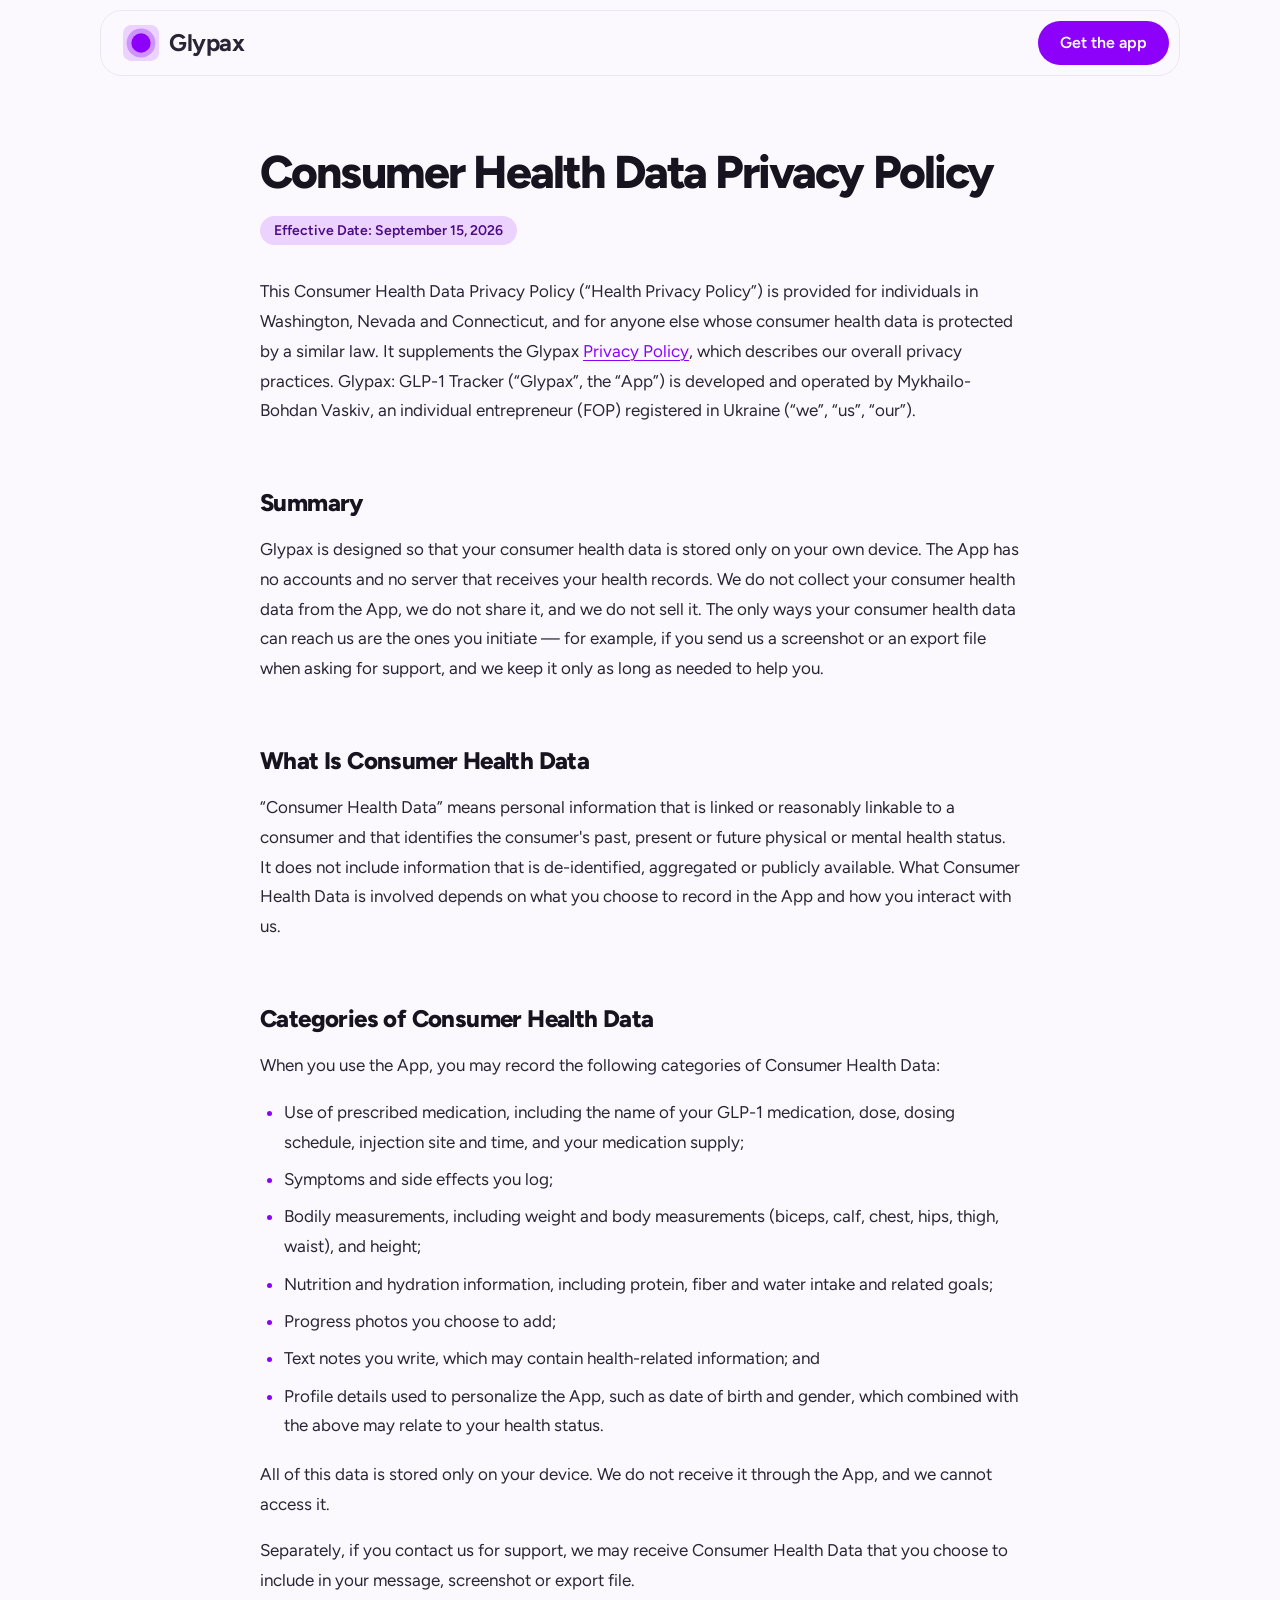
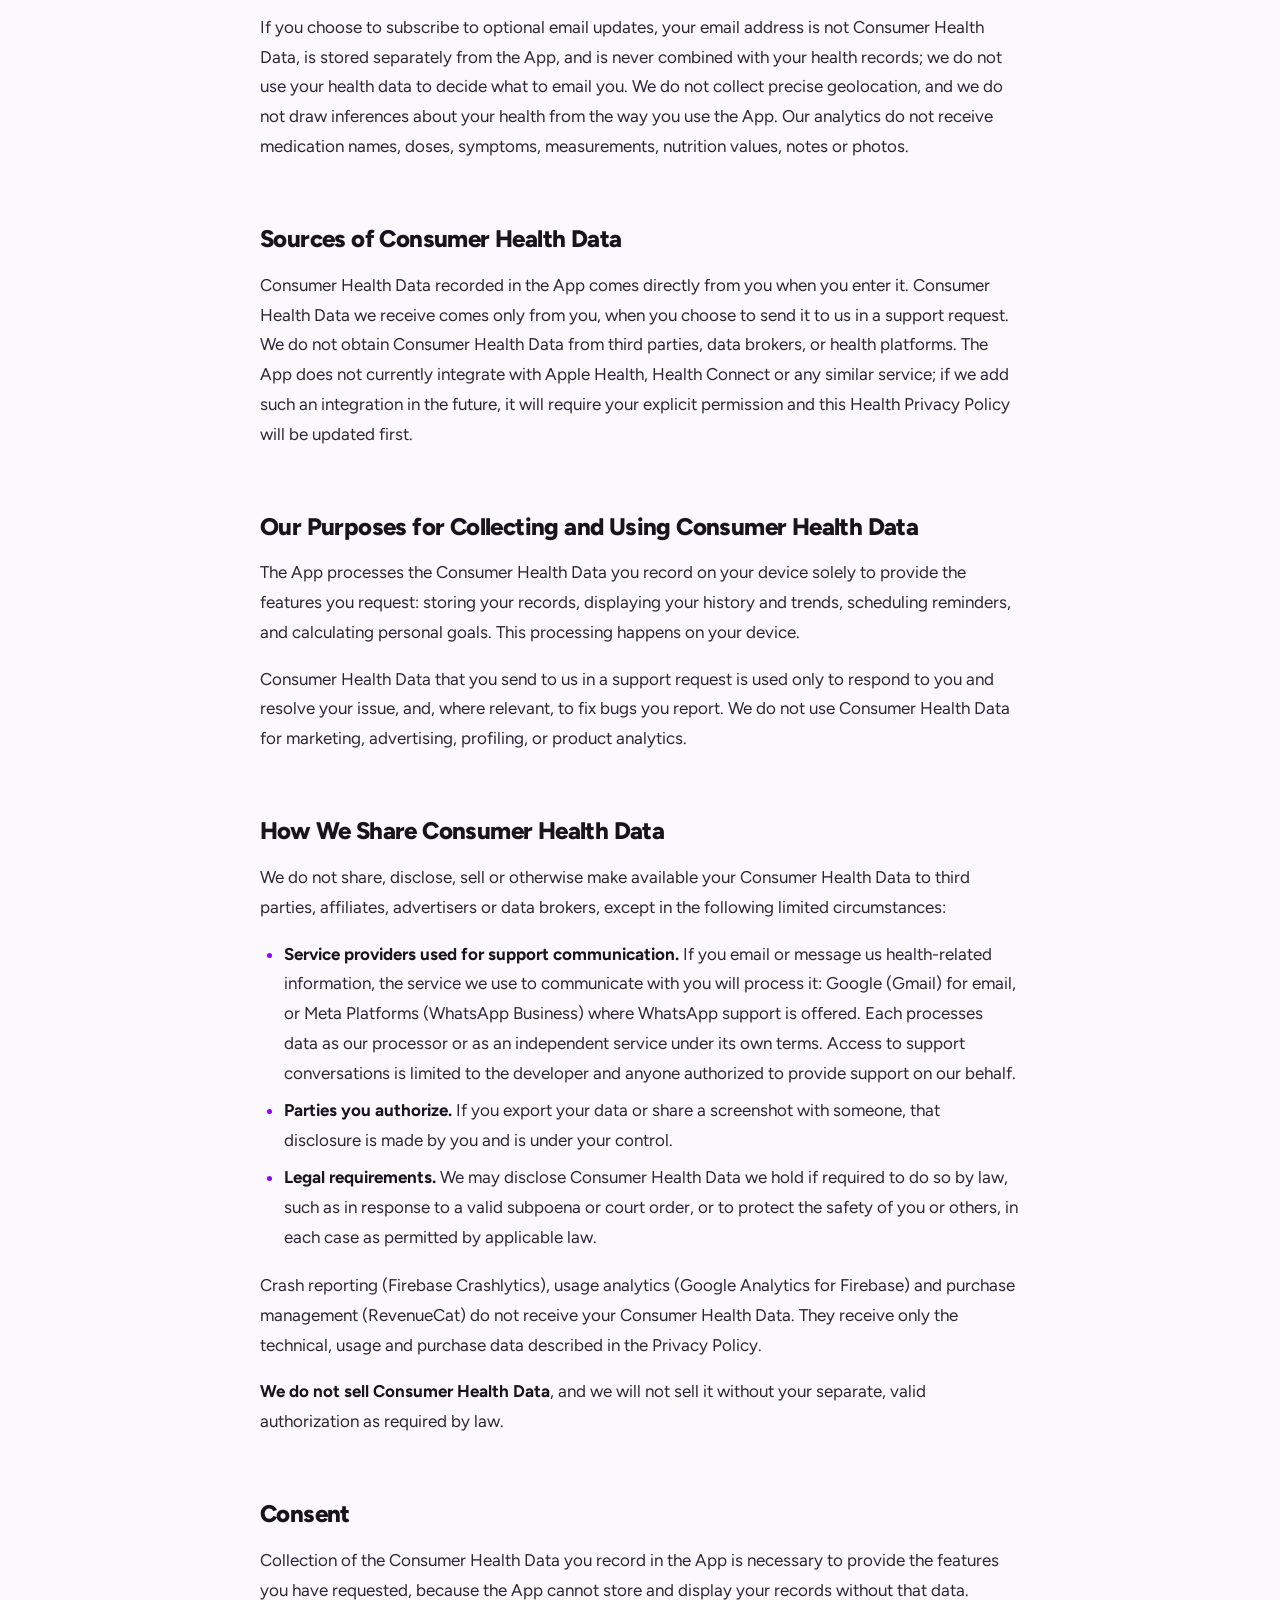
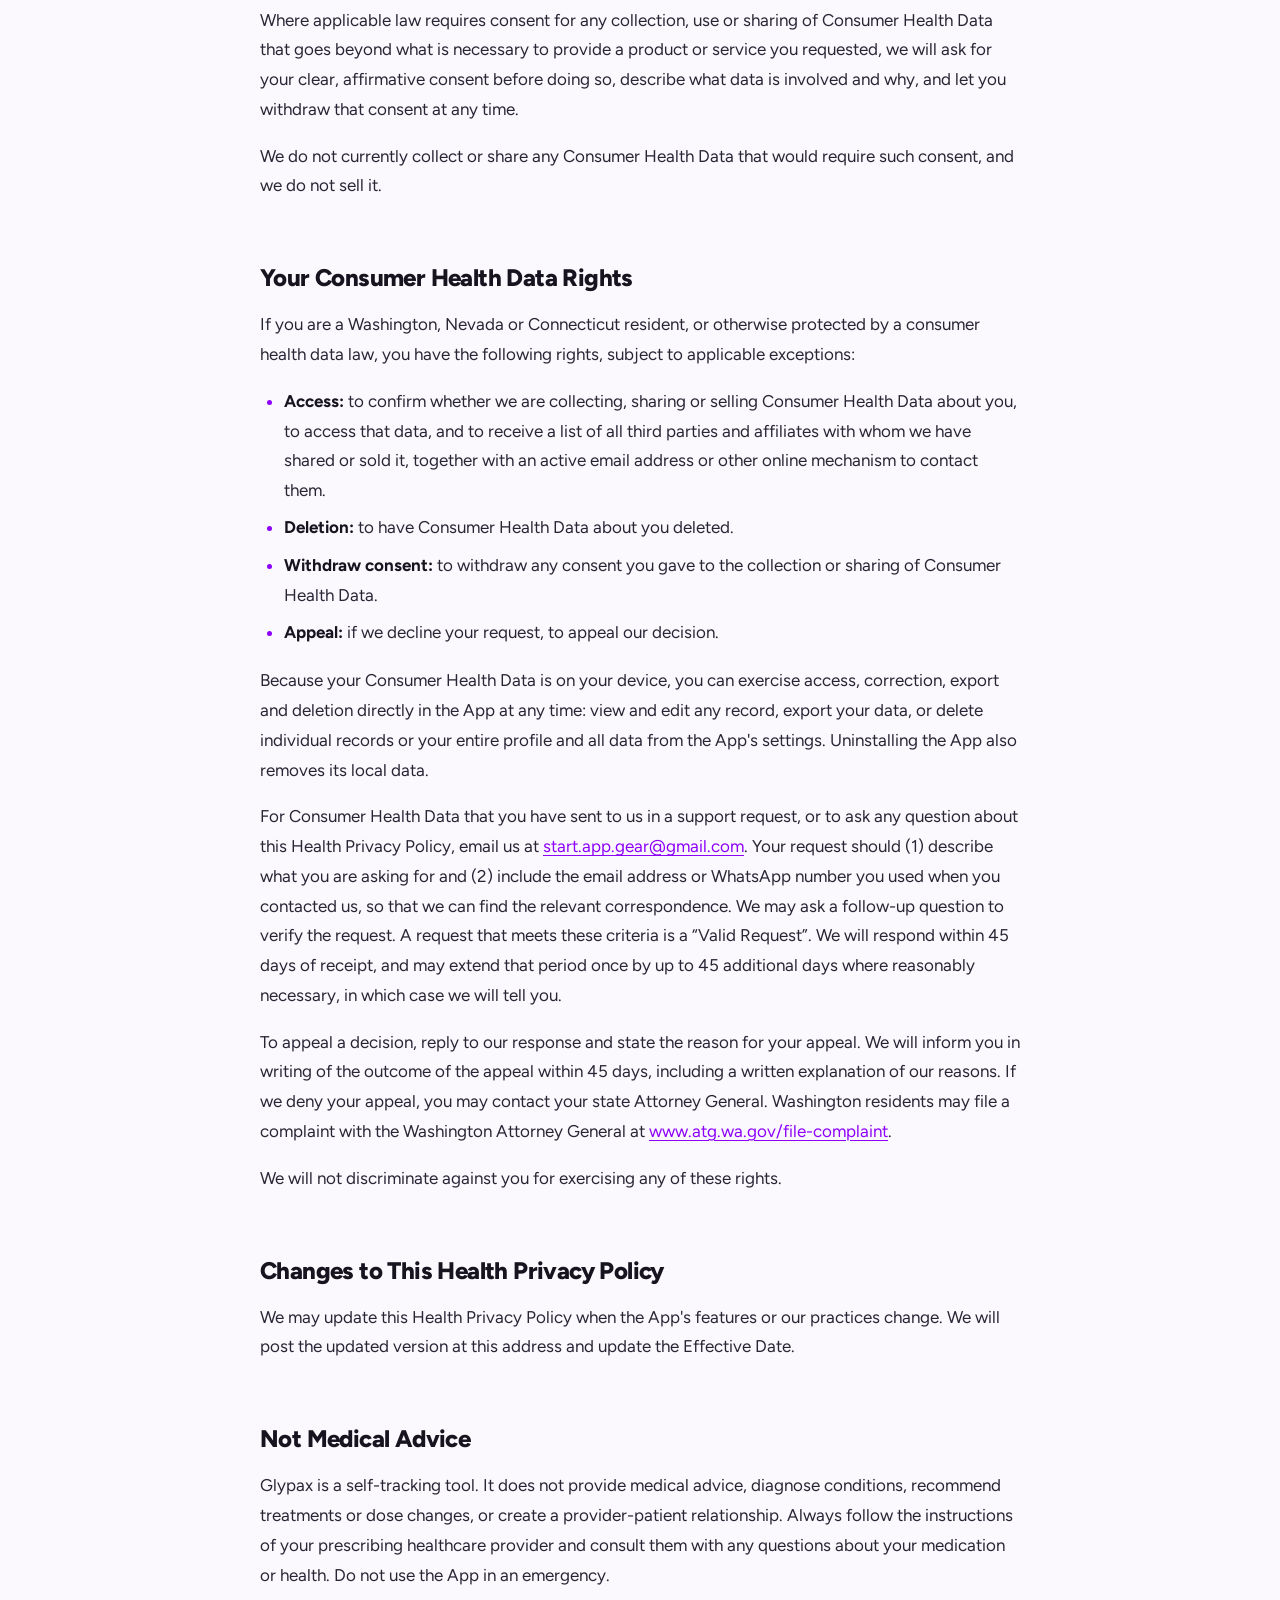
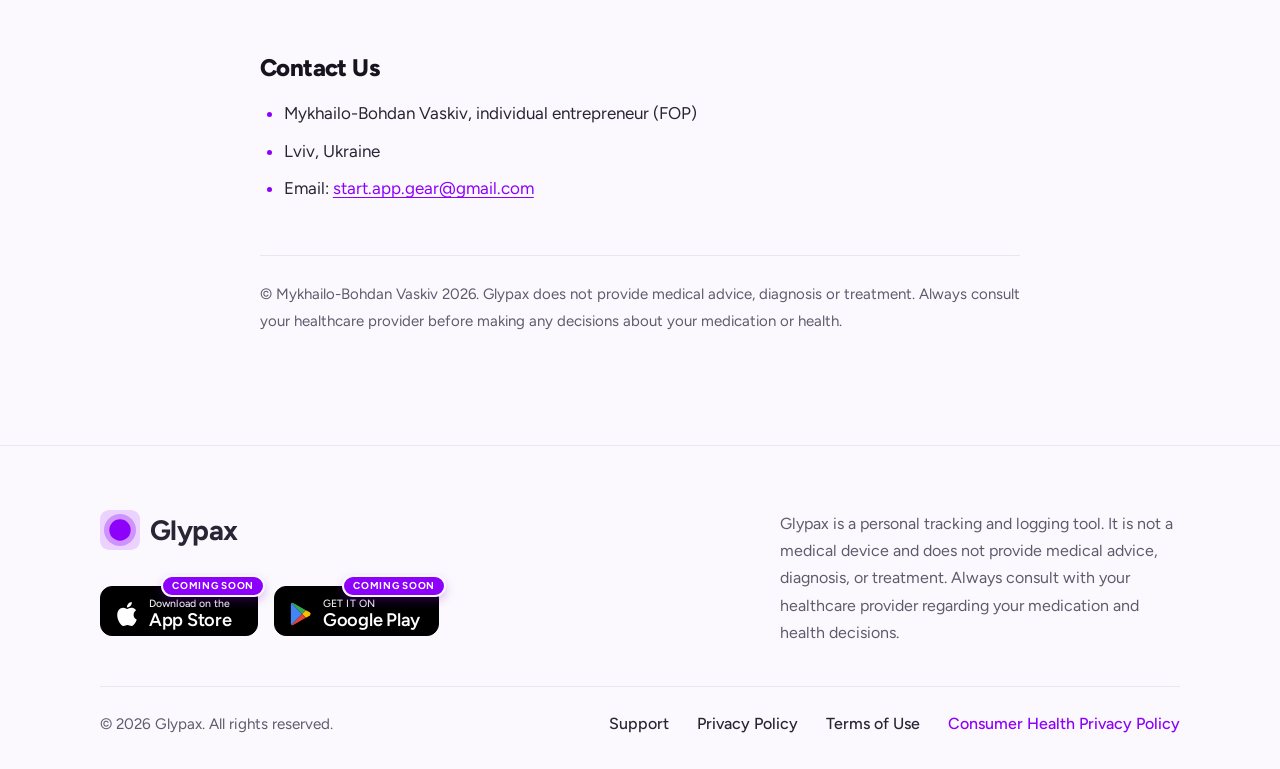
==== commit 31894a46: "Update the site: GLP-1 Tracker" ====
--- a/consumer-health-privacy-policy/index.html
+++ b/consumer-health-privacy-policy/index.html
@@ -151,8 +151,9 @@
 
       <div class="site-footer__bottom">
         <p class="copyright">© 2026 Glypax. All rights reserved.</p>
-        <nav aria-label="Legal">
+        <nav aria-label="Footer">
           <ul class="footer-links">
+            <li><a href="../support/">Support</a></li>
             <li><a href="../privacy-policy/">Privacy Policy</a></li>
             <li><a href="../terms-of-use/">Terms of Use</a></li>
             <li><a href="../consumer-health-privacy-policy/" aria-current="page">Consumer Health Privacy Policy</a></li>
--- a/assets/css/styles.css
+++ b/assets/css/styles.css
@@ -644,10 +644,11 @@
 
 /* Tables */
 .legal .table-wrap {
+  --table-border: #cdbde0;
   margin: 1.2em 0 1.6em;
   overflow-x: auto;
   background: var(--surface);
-  border: 1px solid var(--line);
+  border: 1px solid var(--table-border);
   border-radius: 16px;
 }
 .legal table {
@@ -662,19 +663,29 @@
   padding: 12px 14px;
   text-align: left;
   vertical-align: top;
-  border-bottom: 1px solid var(--line);
-}
-.legal th + th,
-.legal td + td {
-  border-left: 1px solid var(--line);
-}
-.legal tbody tr:last-child td {
+  border: 1px solid var(--table-border);
+}
+/* the wrapper draws the outer frame, so drop the cells' outer edges */
+.legal tr > :first-child {
+  border-left: 0;
+}
+.legal tr > :last-child {
+  border-right: 0;
+}
+.legal thead tr:first-child > * {
+  border-top: 0;
+}
+.legal tbody tr:last-child > * {
   border-bottom: 0;
 }
-.legal th {
-  background: #f6eefe;
+.legal thead th {
+  background: #f3e8fd;
   color: var(--ink);
   font-weight: 700;
+  border-bottom-width: 2px;
+}
+.legal tbody tr:nth-child(even) td {
+  background: #fcfaff;
 }
 
 .legal hr {
@@ -685,6 +696,52 @@
 .legal .doc-note {
   font-size: 0.9375rem;
   color: var(--muted);
+}
+
+/* Support page ------------------------------------------------------------ */
+.support .support-lead {
+  margin: 16px 0 28px;
+  font-size: 1.1875rem;
+  color: var(--muted);
+}
+.support-card {
+  display: flex;
+  align-items: center;
+  justify-content: space-between;
+  flex-wrap: wrap;
+  gap: 16px 24px;
+  margin-bottom: 8px;
+  padding: 22px 24px;
+  background: var(--surface);
+  border: 1px solid var(--line);
+  border-radius: 20px;
+  box-shadow: 0 10px 30px rgb(48 18 82 / 0.06);
+}
+.support-card__body {
+  display: flex;
+  flex-direction: column;
+  min-width: 0;
+}
+.support-card__label {
+  font-size: 0.8125rem;
+  font-weight: 600;
+  letter-spacing: 0.12em;
+  text-transform: uppercase;
+  color: var(--muted);
+}
+.legal .support-card__email {
+  font-size: 1.25rem;
+  font-weight: 700;
+  color: var(--ink);
+  text-decoration: none;
+}
+.legal .support-card__email:hover {
+  color: var(--purple);
+  text-decoration: underline;
+}
+.legal .support-card .btn {
+  color: #fff;
+  text-decoration: none;
 }
 
 /* Responsive -------------------------------------------------------------- */
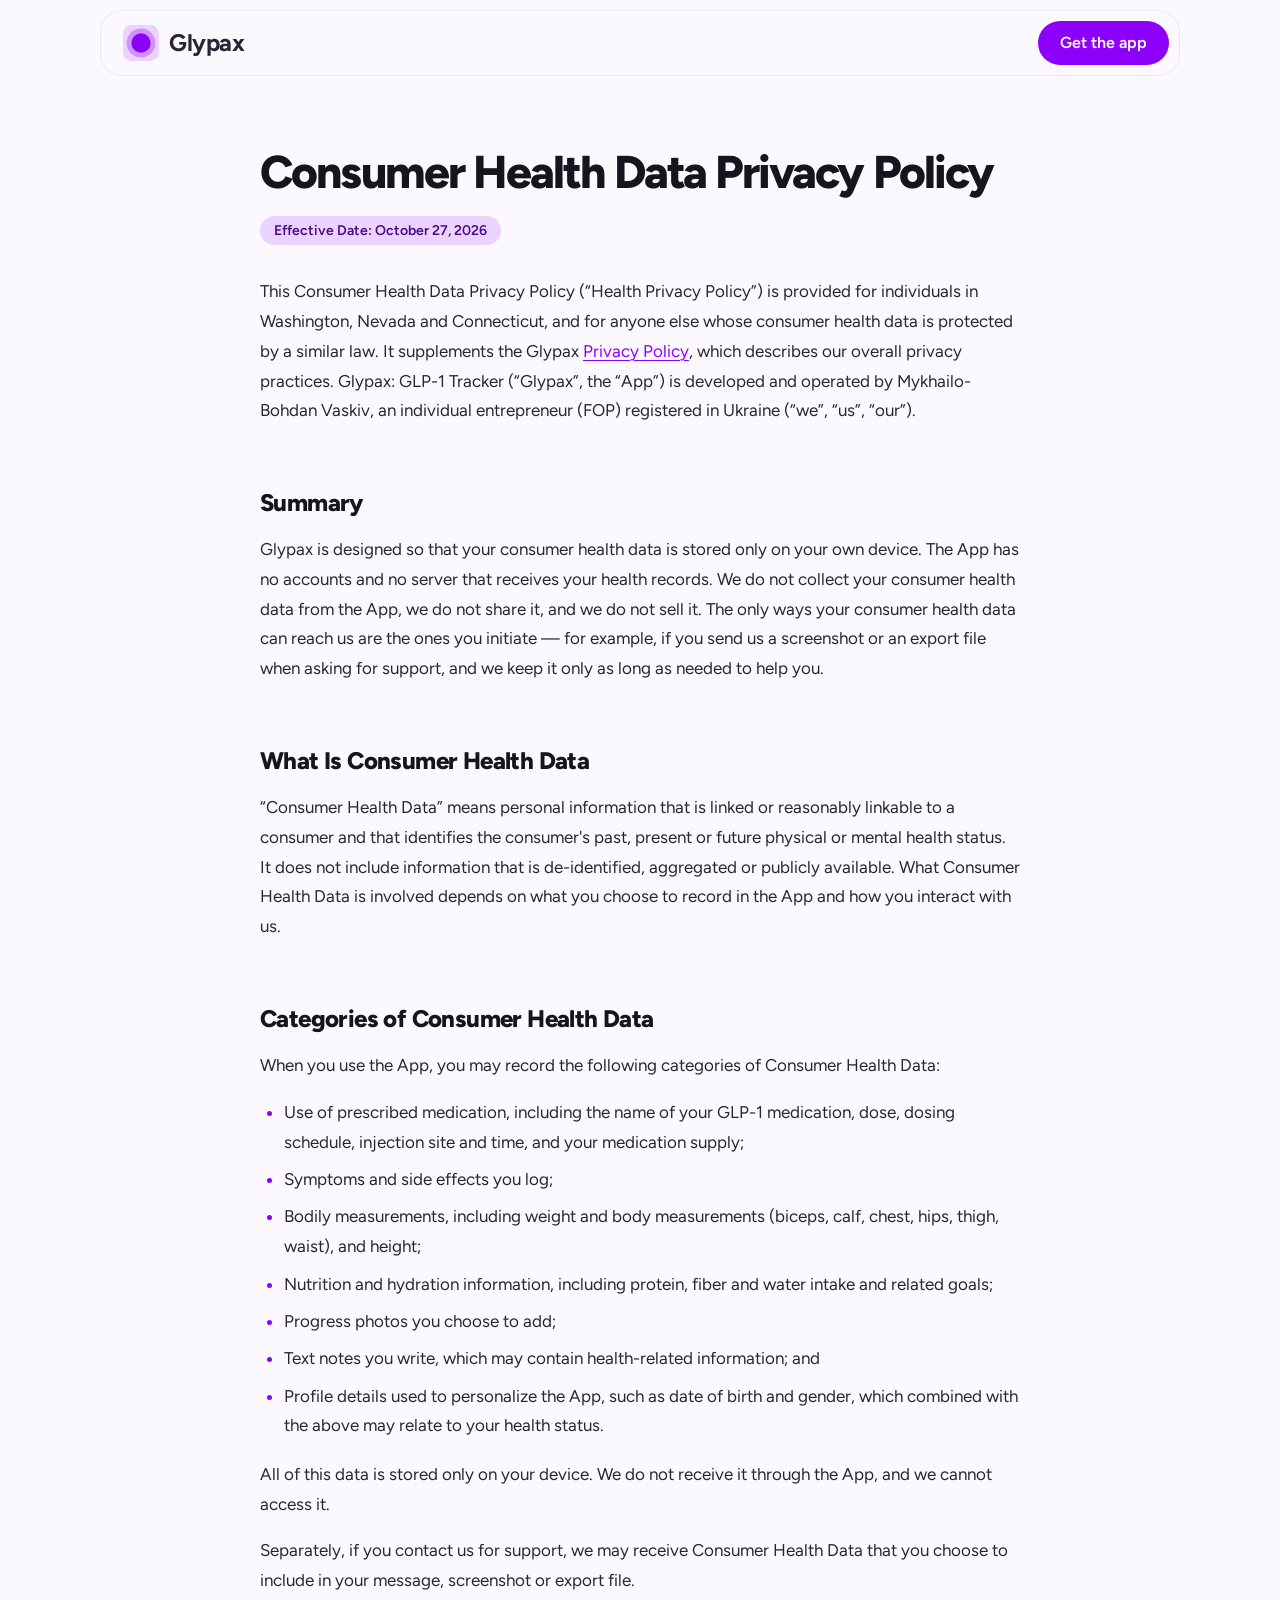
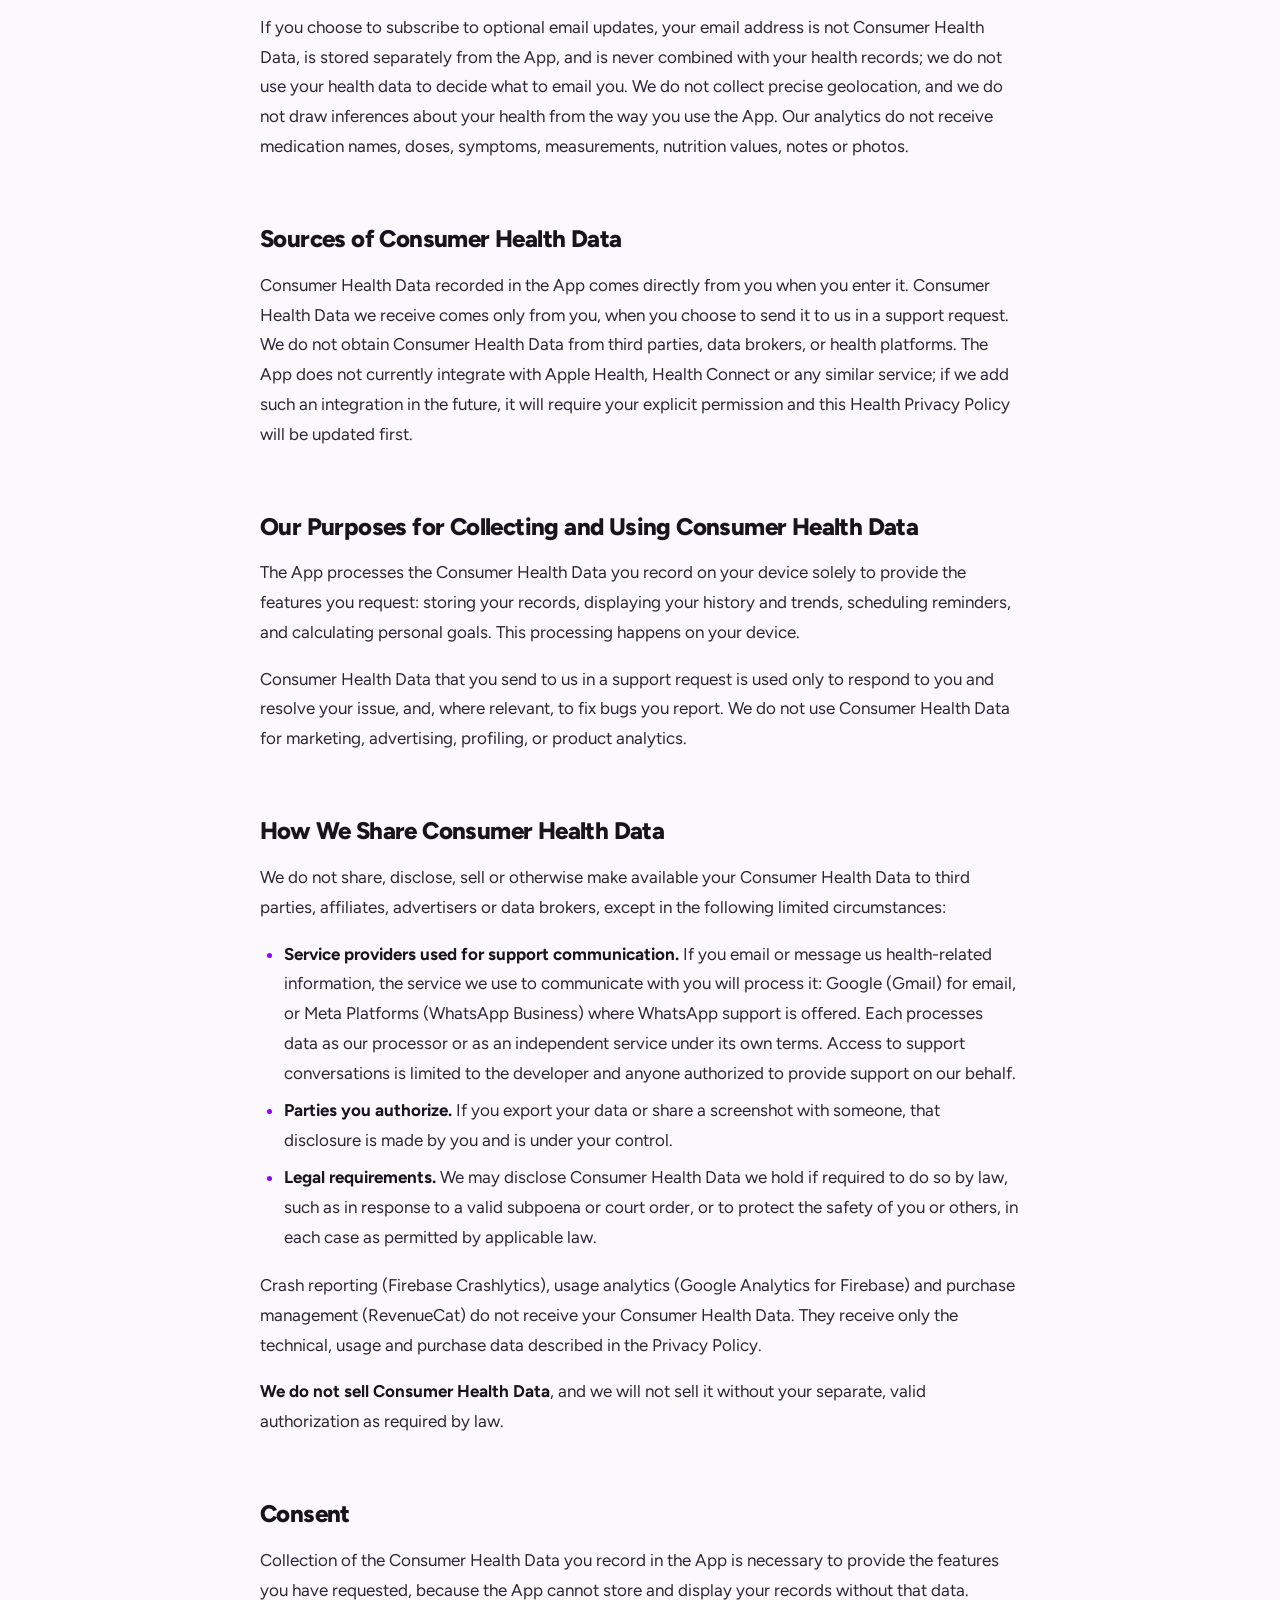
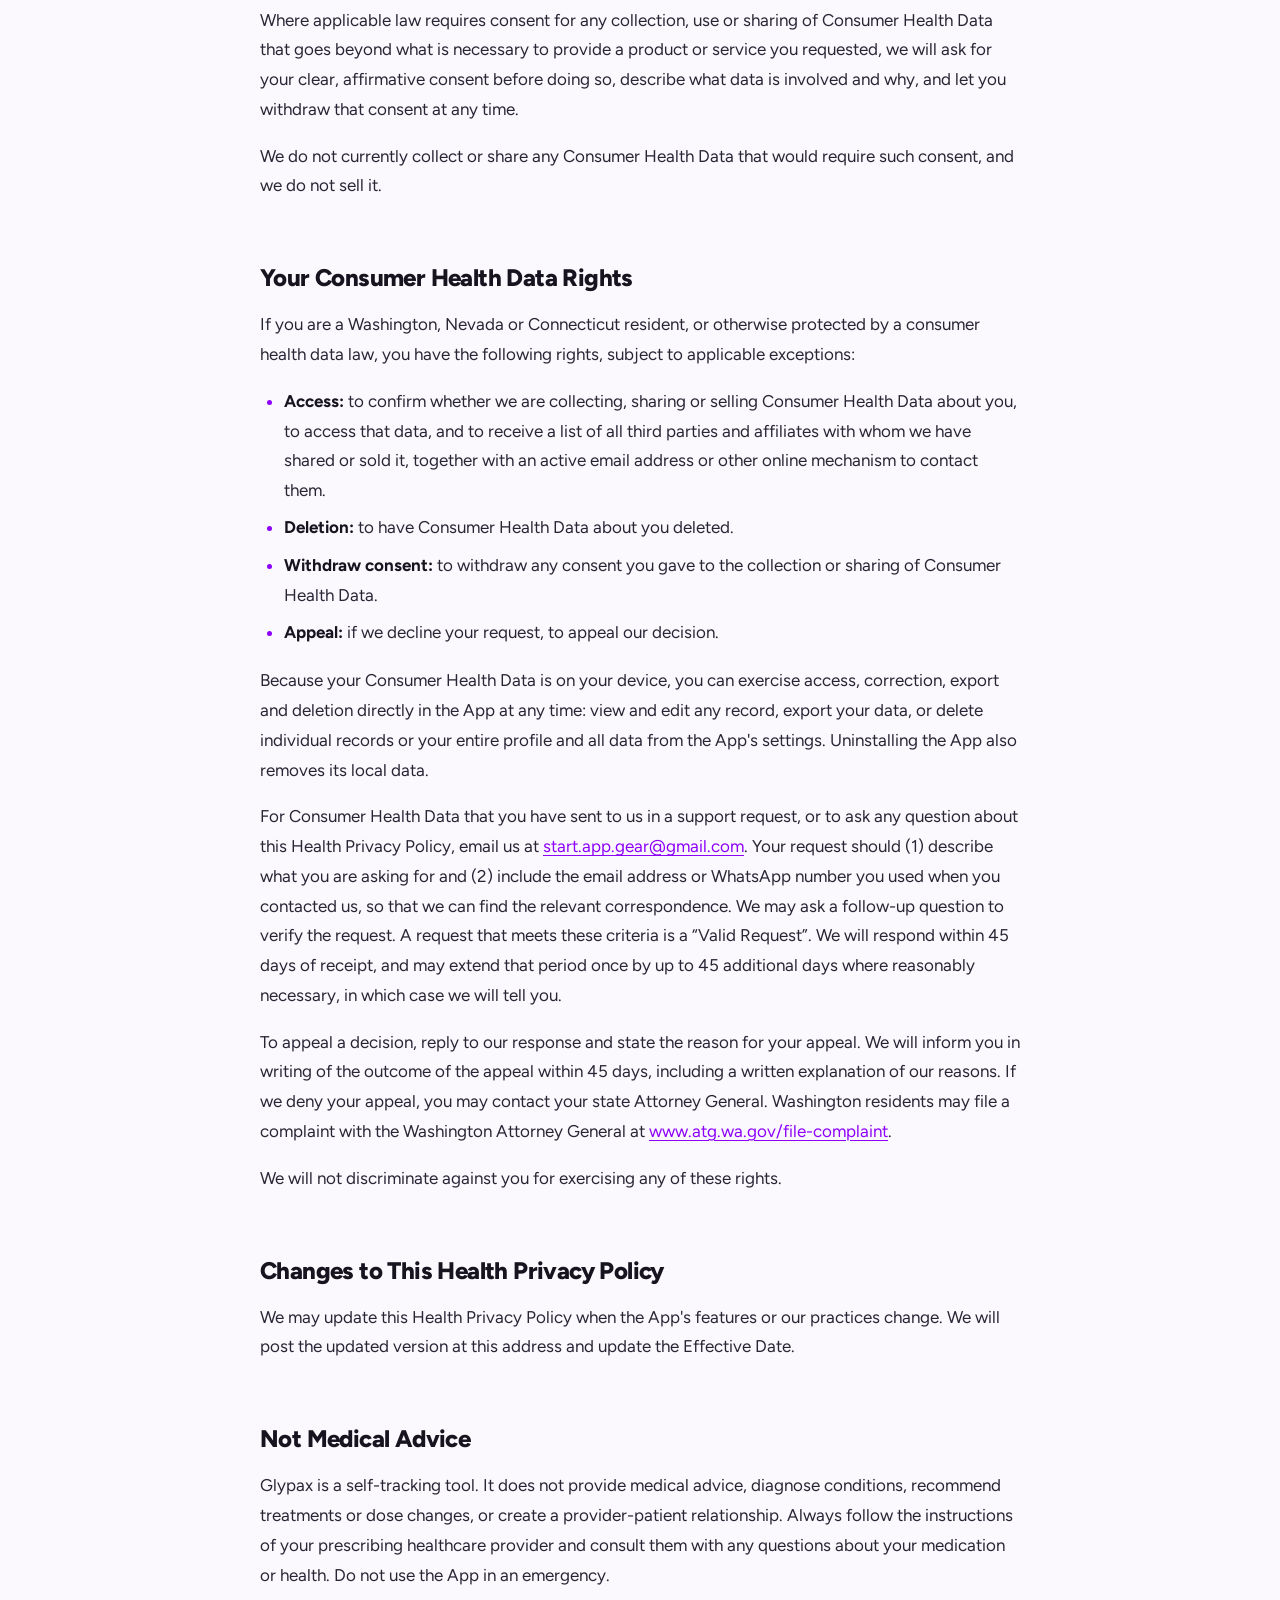
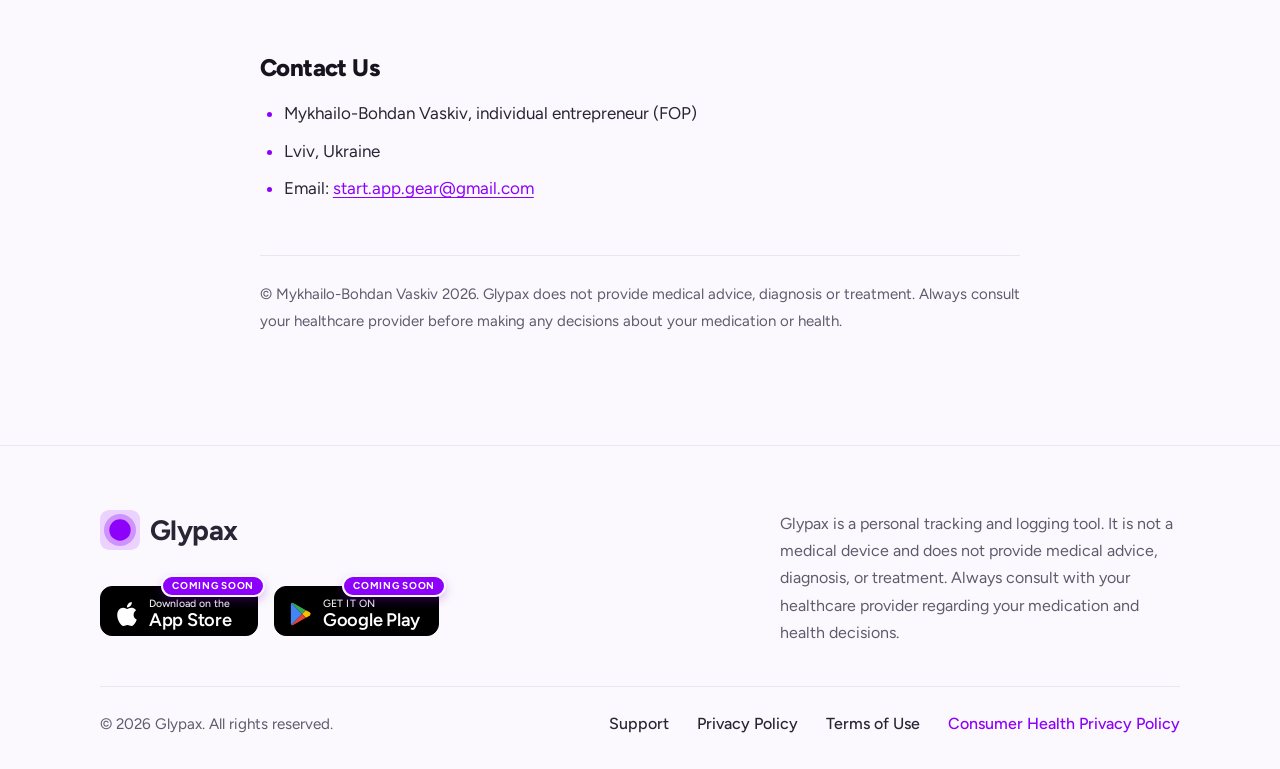
==== commit 19cbc356: "Update Effective Date for Health Privacy Policy" ====
--- a/consumer-health-privacy-policy/index.html
+++ b/consumer-health-privacy-policy/index.html
@@ -44,7 +44,7 @@
   <main id="main">
     <article class="container legal">
       <h1>Consumer Health Data Privacy Policy</h1>
-      <p class="effective">Effective Date: September 15, 2026</p>
+      <p class="effective">Effective Date: October 27, 2026</p>
 
       <p>This Consumer Health Data Privacy Policy (“Health Privacy Policy”) is provided for individuals in Washington, Nevada and Connecticut, and for anyone else whose consumer health data is protected by a similar law. It supplements the Glypax <a href="../privacy-policy/">Privacy Policy</a>, which describes our overall privacy practices. Glypax: GLP-1 Tracker (“Glypax”, the “App”) is developed and operated by Mykhailo-Bohdan Vaskiv, an individual entrepreneur (FOP) registered in Ukraine (“we”, “us”, “our”).</p>
 
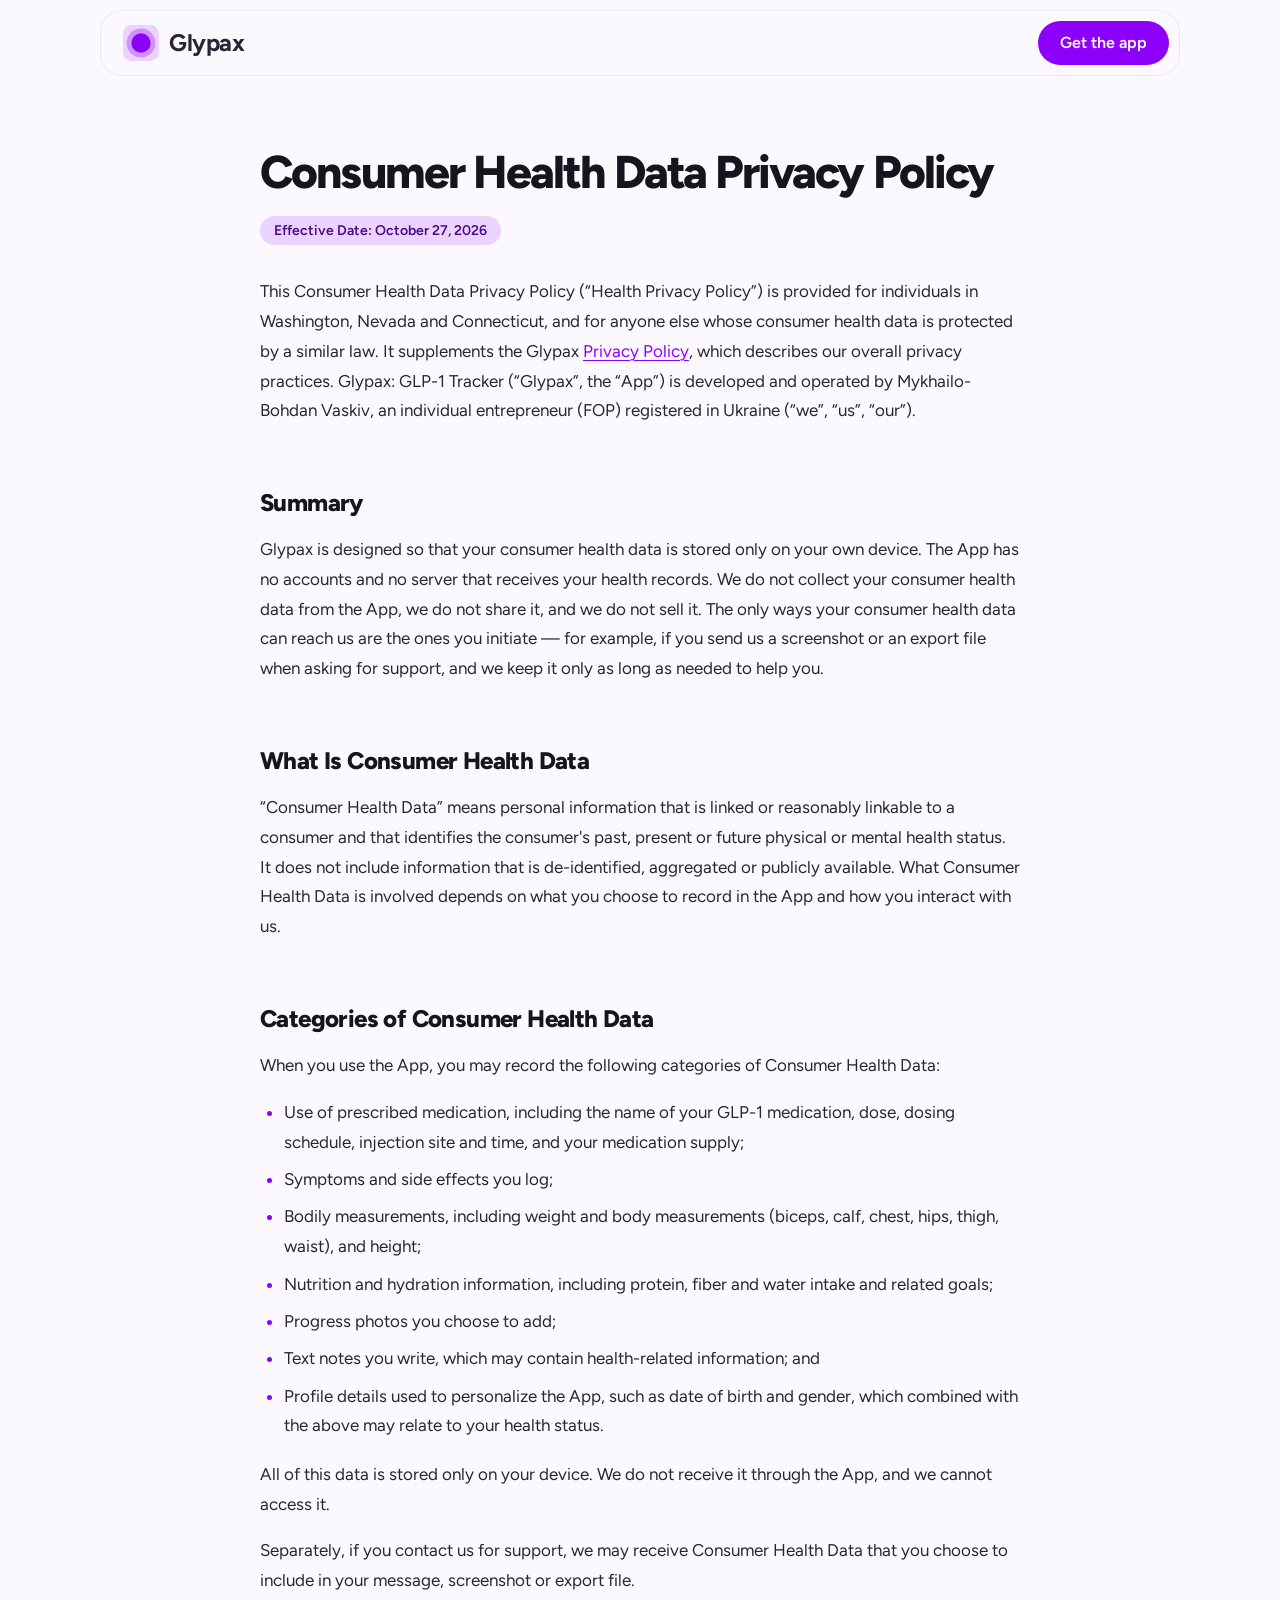
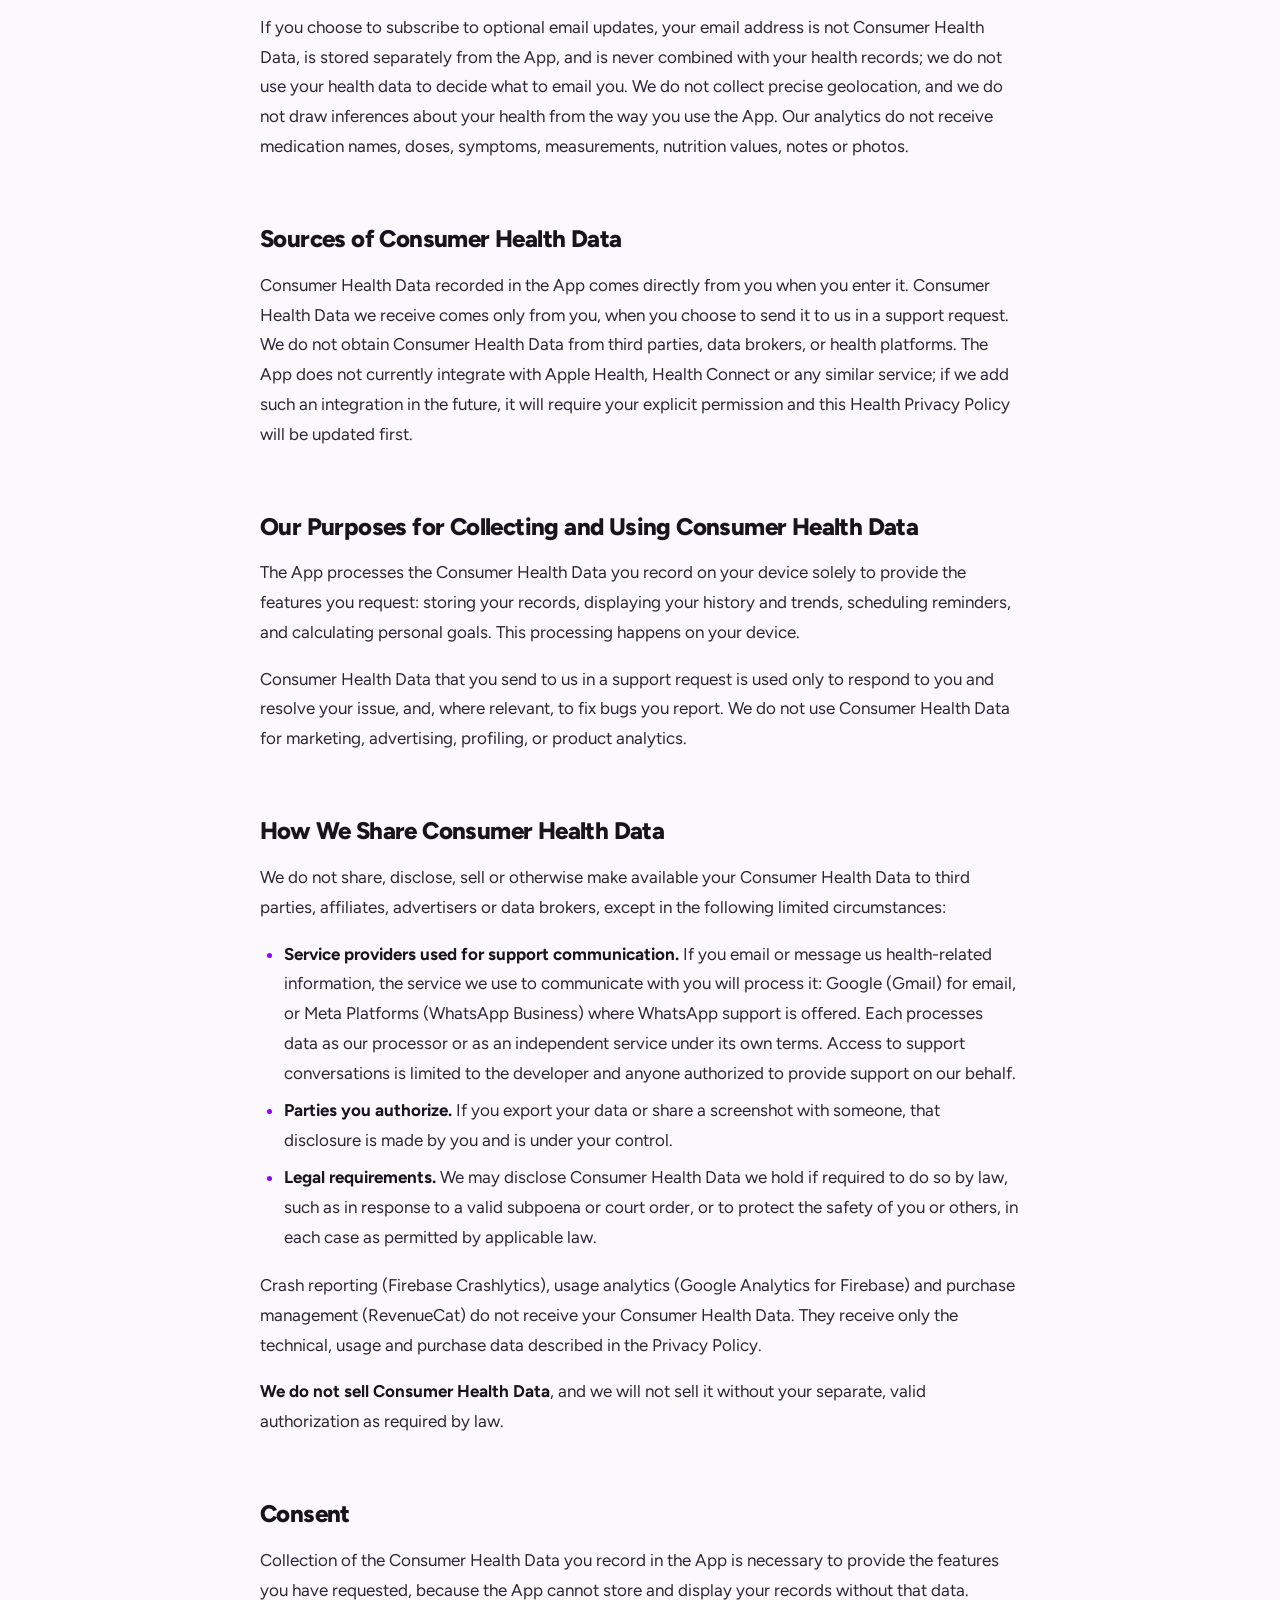
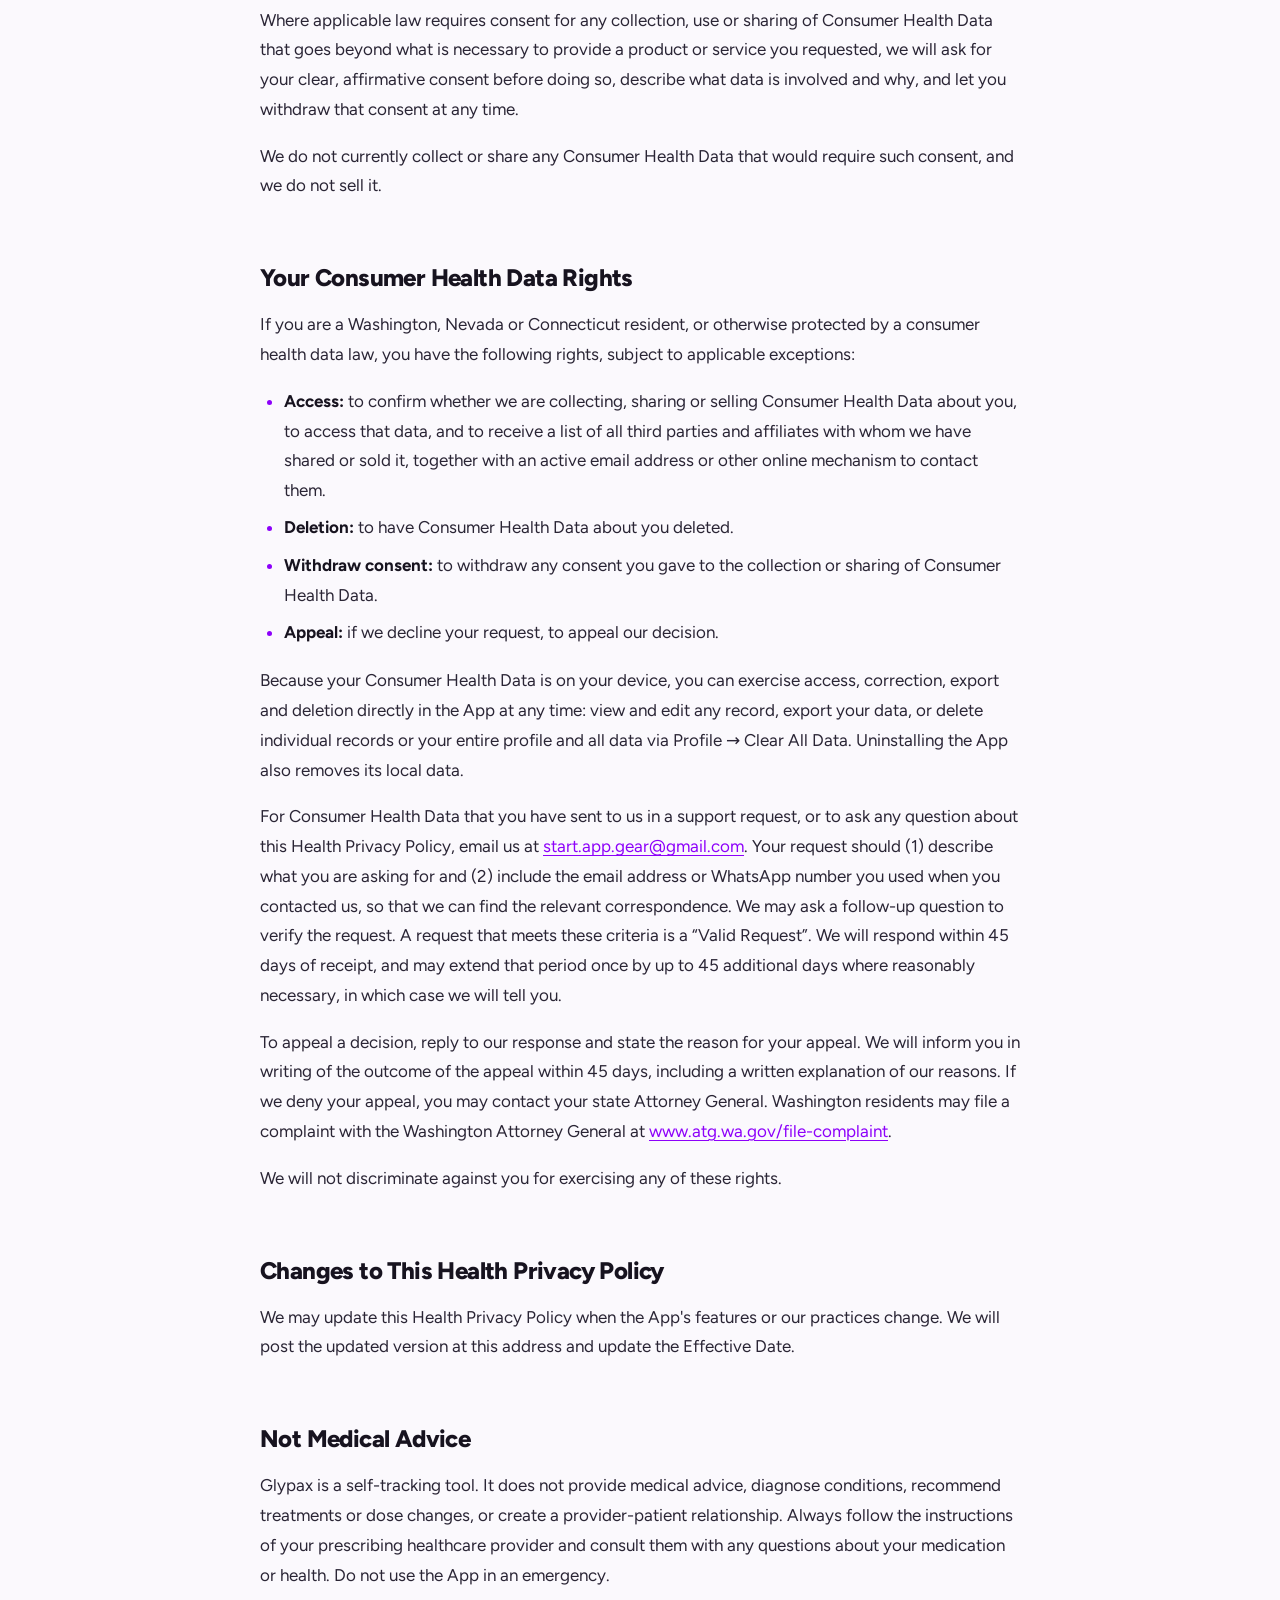
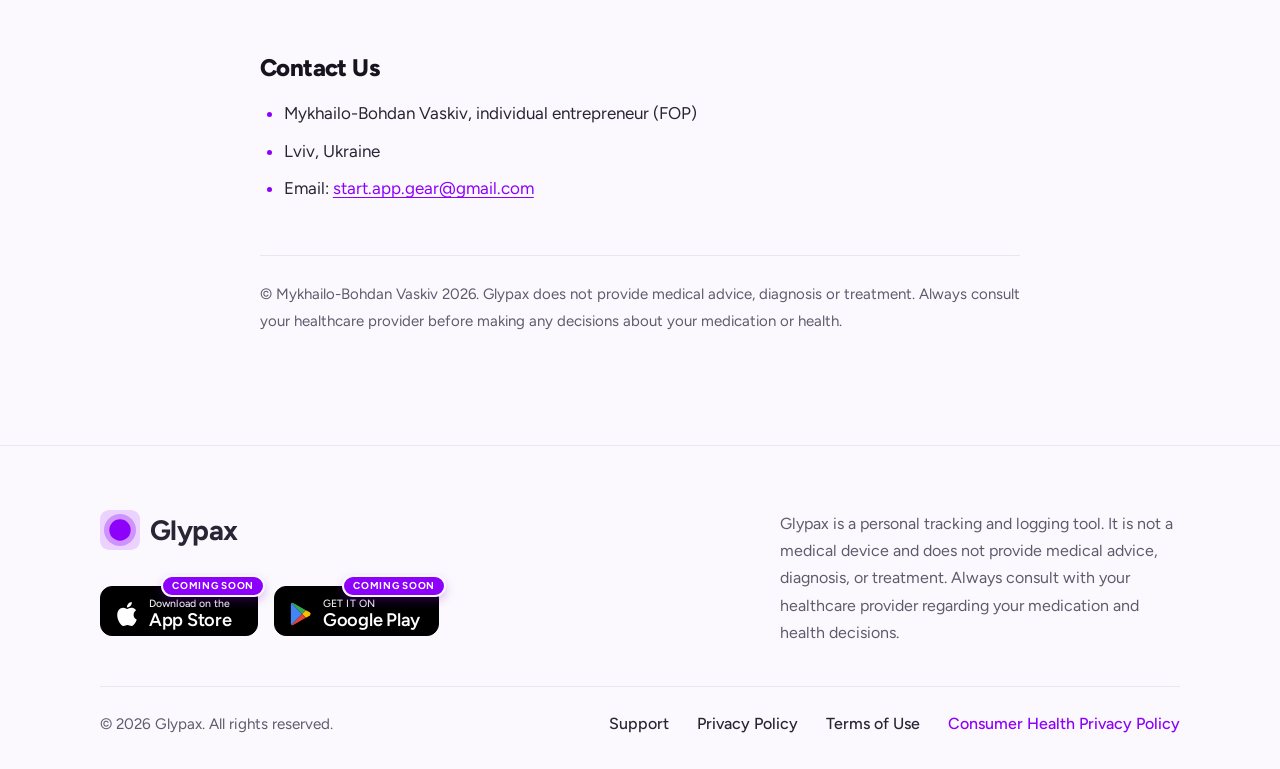
==== commit 5e350ad2: "Add Delete My Account section" ====
--- a/consumer-health-privacy-policy/index.html
+++ b/consumer-health-privacy-policy/index.html
@@ -98,7 +98,7 @@
         <li><strong>Withdraw consent:</strong> to withdraw any consent you gave to the collection or sharing of Consumer Health Data.</li>
         <li><strong>Appeal:</strong> if we decline your request, to appeal our decision.</li>
       </ul>
-      <p>Because your Consumer Health Data is on your device, you can exercise access, correction, export and deletion directly in the App at any time: view and edit any record, export your data, or delete individual records or your entire profile and all data from the App's settings. Uninstalling the App also removes its local data.</p>
+      <p>Because your Consumer Health Data is on your device, you can exercise access, correction, export and deletion directly in the App at any time: view and edit any record, export your data, or delete individual records or your entire profile and all data via Profile → Clear All Data. Uninstalling the App also removes its local data.</p>
       <p>For Consumer Health Data that you have sent to us in a support request, or to ask any question about this Health Privacy Policy, email us at <a href="mailto:start.app.gear@gmail.com">start.app.gear@gmail.com</a>. Your request should (1) describe what you are asking for and (2) include the email address or WhatsApp number you used when you contacted us, so that we can find the relevant correspondence. We may ask a follow-up question to verify the request. A request that meets these criteria is a “Valid Request”. We will respond within 45 days of receipt, and may extend that period once by up to 45 additional days where reasonably necessary, in which case we will tell you.</p>
       <p>To appeal a decision, reply to our response and state the reason for your appeal. We will inform you in writing of the outcome of the appeal within 45 days, including a written explanation of our reasons. If we deny your appeal, you may contact your state Attorney General. Washington residents may file a complaint with the Washington Attorney General at <a href="https://www.atg.wa.gov/file-complaint" target="_blank" rel="noopener noreferrer">www.atg.wa.gov/file-complaint</a>.</p>
       <p>We will not discriminate against you for exercising any of these rights.</p>
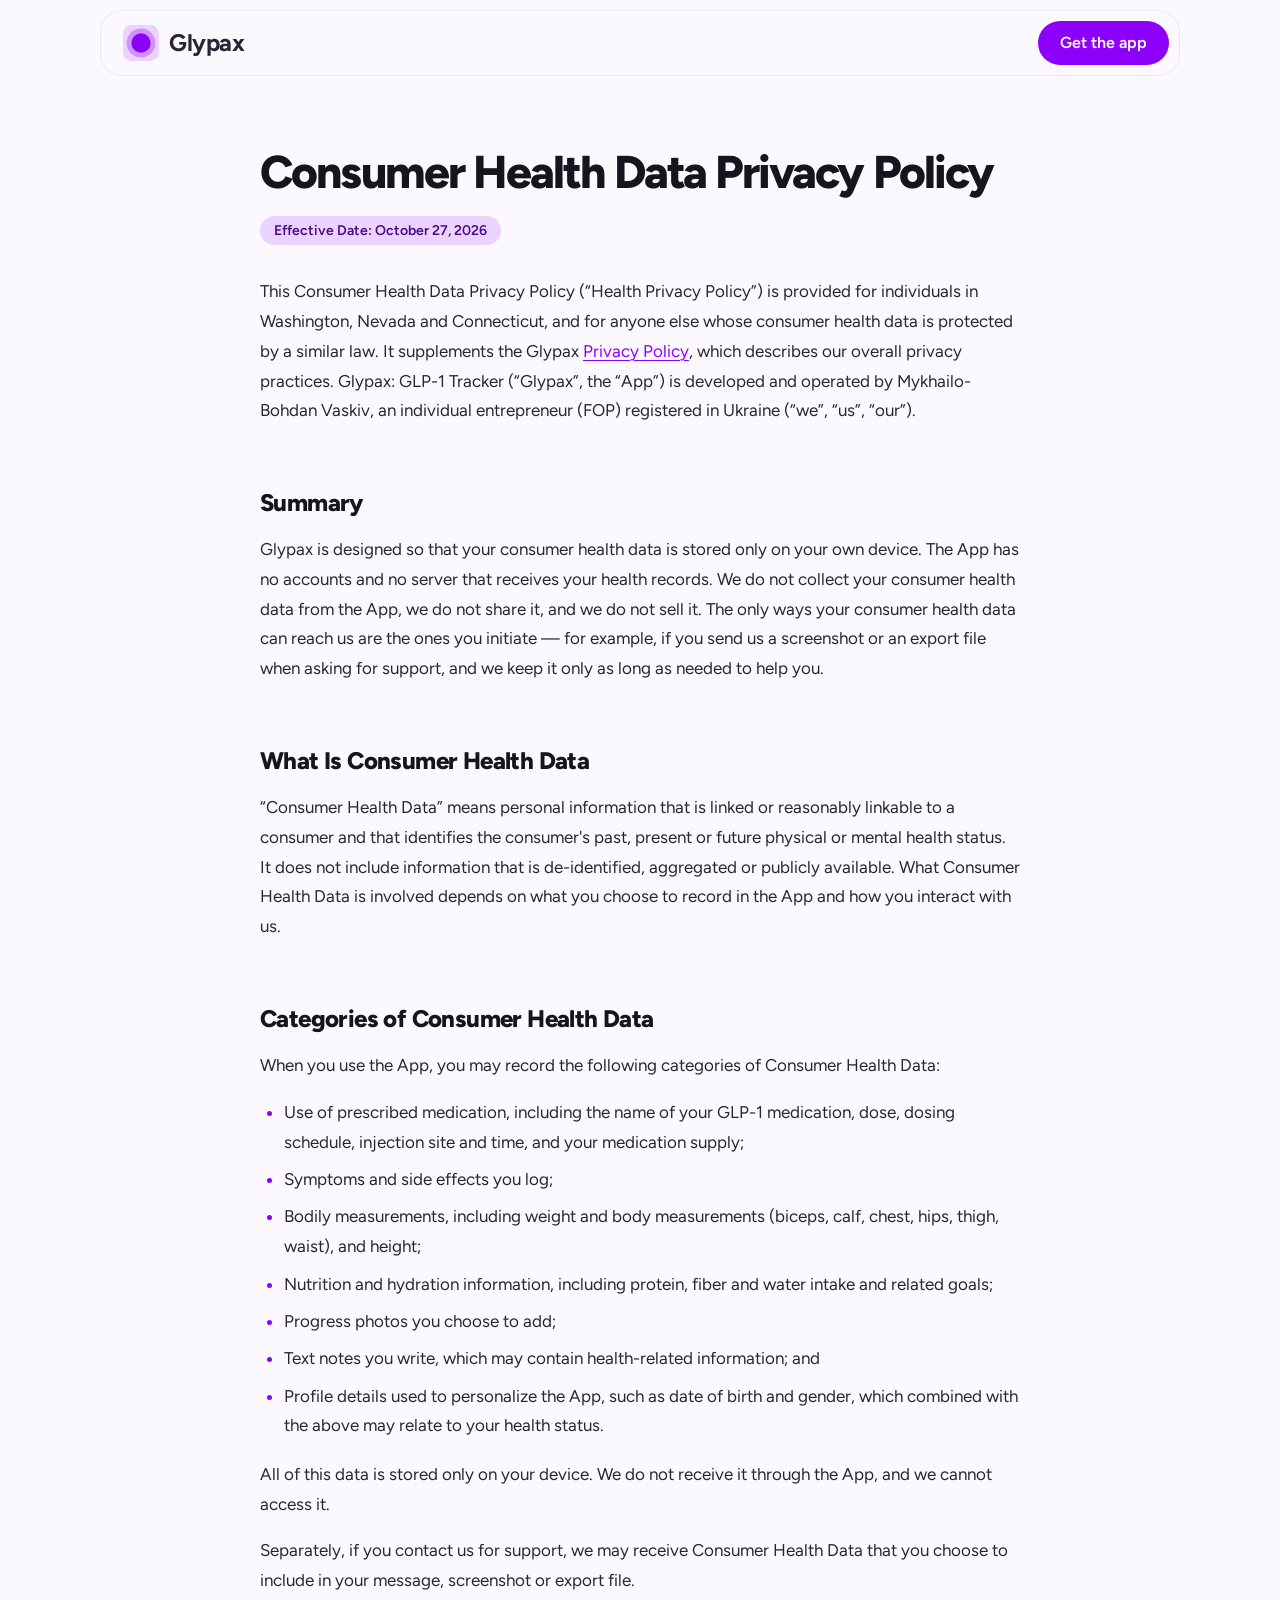
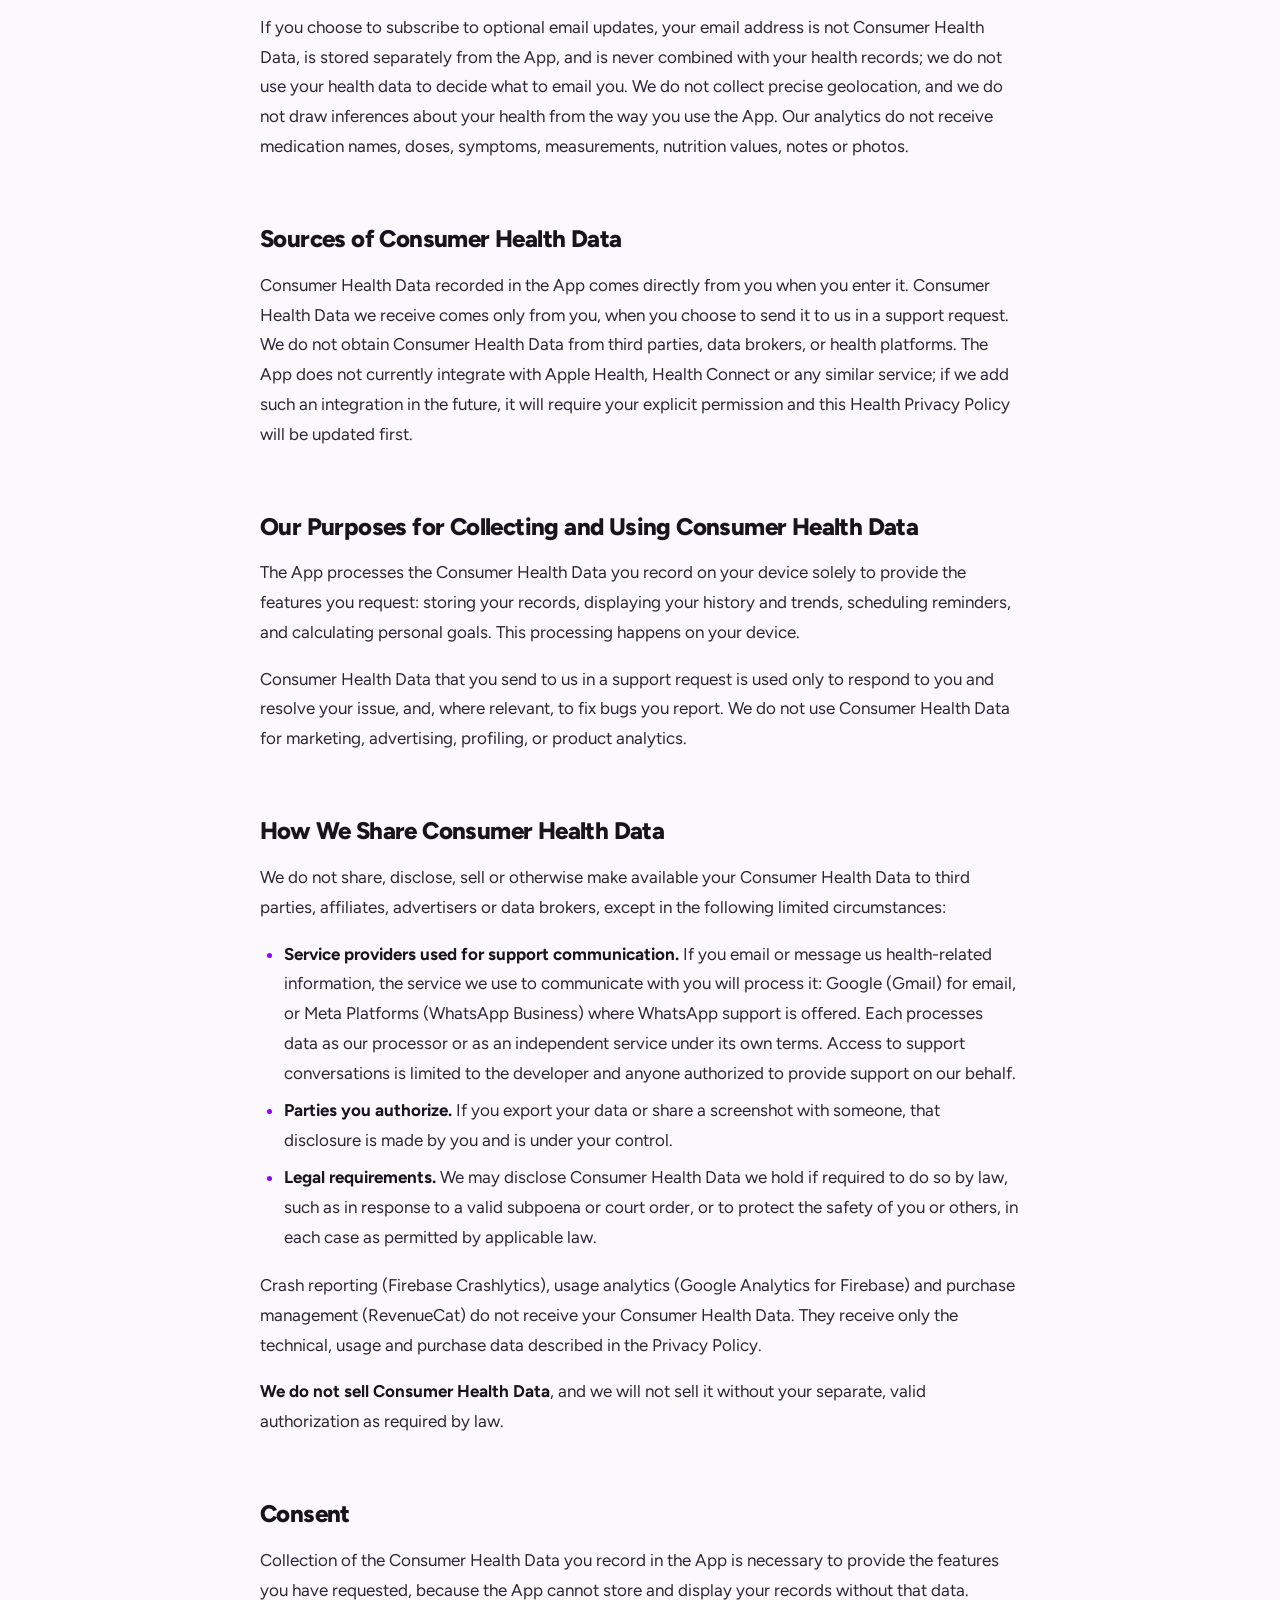
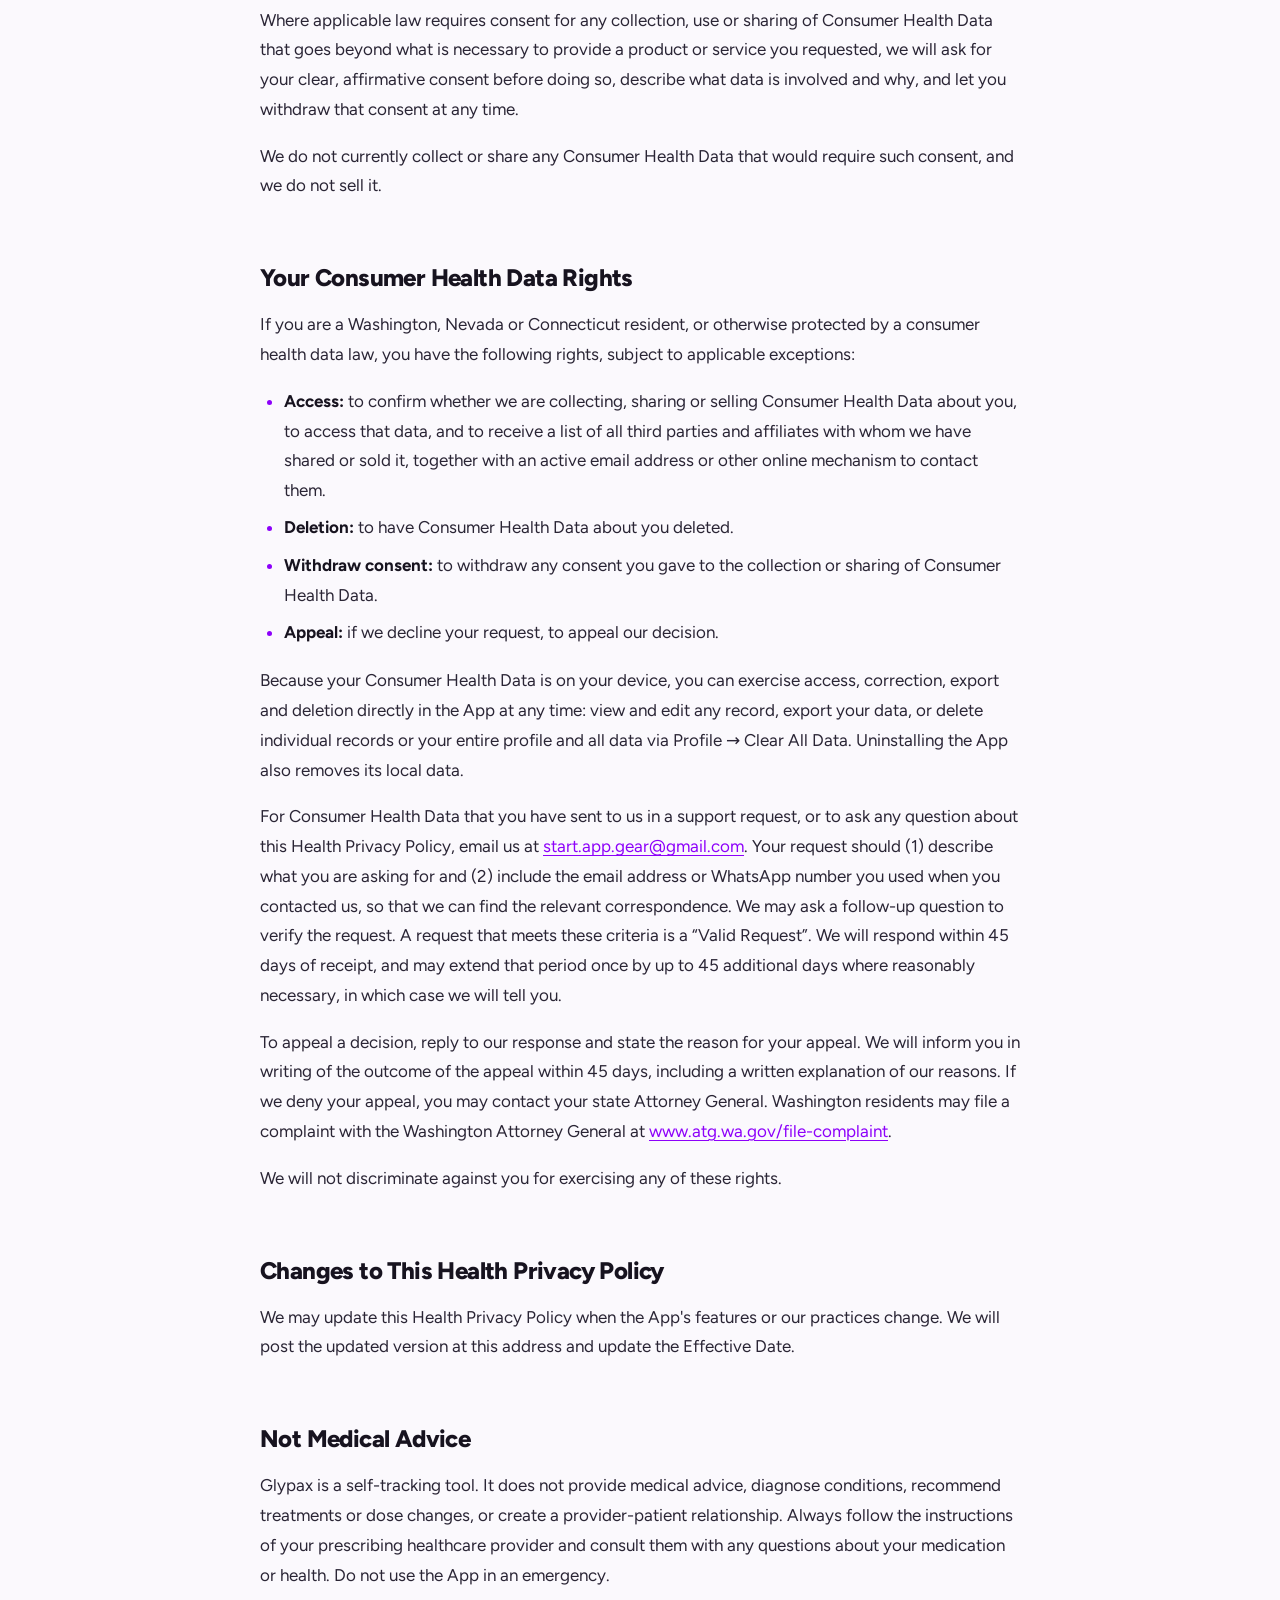
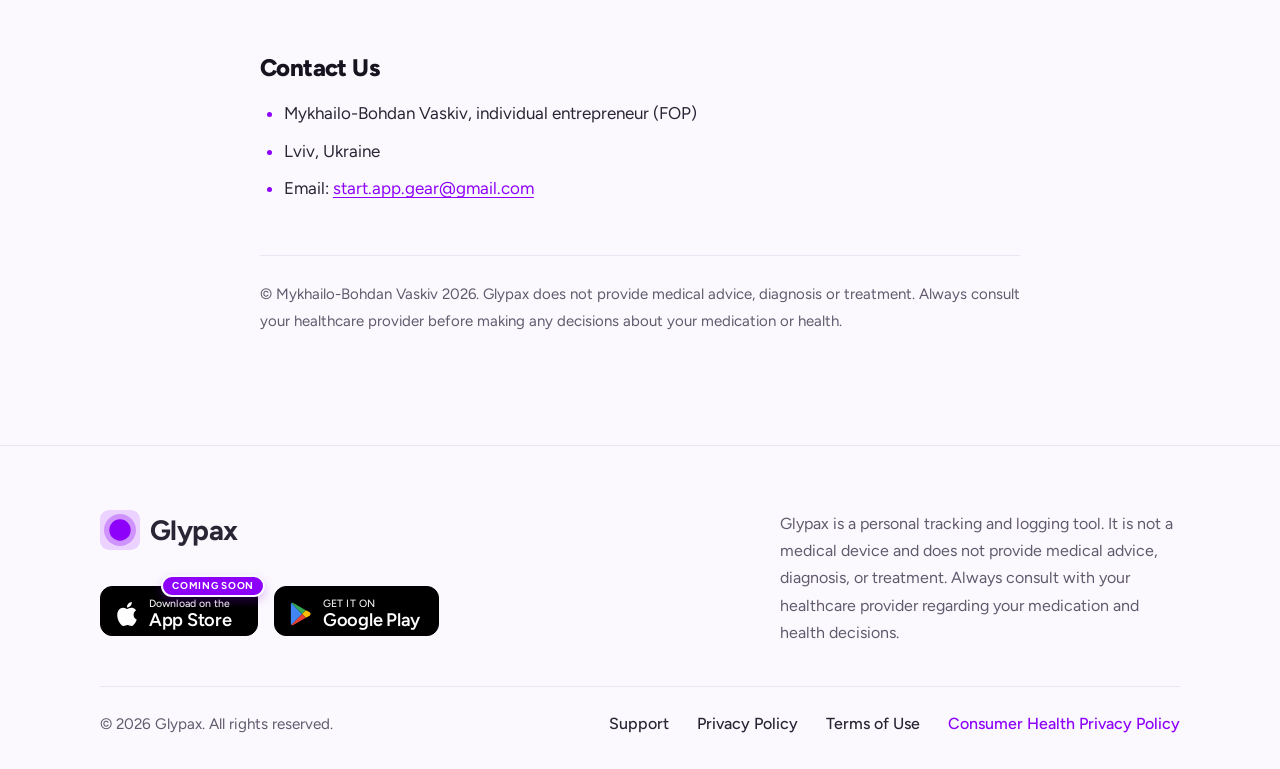
==== commit 08ed2dd7: "Add Google Play link; FAQ and features sections" ====
--- a/consumer-health-privacy-policy/index.html
+++ b/consumer-health-privacy-policy/index.html
@@ -136,11 +136,10 @@
               <span class="store-badge__text"><small>Download on the</small><strong>App Store</strong></span>
               <span class="store-badge__soon">Coming soon</span>
             </div>
-            <div class="store-badge" aria-label="Google Play — coming soon" role="img">
+            <a class="store-badge store-badge--live" href="https://play.google.com/store/apps/details?id=com.glypax.tracker" target="_blank" rel="noopener" aria-label="Get Glypax on Google Play">
               <svg class="store-badge__icon" viewBox="0 0 24 26" aria-hidden="true"><path fill="#4285F4" d="M1.6 1.2 13.2 13 1.6 24.8c-.4-.3-.6-.8-.6-1.4V2.6c0-.6.2-1.1.6-1.4z"/><path fill="#34A853" d="M1.6 1.2c.5-.4 1.3-.5 2-.1l13.7 7.8-4.1 4.1z"/><path fill="#FBBC04" d="m17.3 8.9 4.1 2.3c1.3.8 1.3 2.8 0 3.6l-4.1 2.3-4.1-4.1z"/><path fill="#EA4335" d="M13.2 13l4.1 4.1-13.7 7.8c-.7.4-1.5.3-2-.1z"/></svg>
               <span class="store-badge__text"><small>GET IT ON</small><strong>Google Play</strong></span>
-              <span class="store-badge__soon">Coming soon</span>
-            </div>
+            </a>
           </div>
         </div>
 
--- a/assets/css/styles.css
+++ b/assets/css/styles.css
@@ -337,6 +337,29 @@
   box-shadow: 0 4px 10px rgb(141 1 250 / 0.25);
 }
 
+/* Live store link (app is published) */
+.store-badge--live {
+  cursor: pointer;
+  user-select: auto;
+  text-decoration: none;
+}
+.store-badge--live:hover {
+  box-shadow: 0 10px 22px rgb(23 19 31 / 0.22);
+}
+.store-badge--live:focus-visible {
+  outline: 3px solid var(--purple);
+  outline-offset: 3px;
+  border-radius: 14px;
+}
+@media (prefers-reduced-motion: no-preference) {
+  .store-badge--live {
+    transition: transform 0.18s ease, box-shadow 0.18s ease;
+  }
+  .store-badge--live:hover {
+    transform: translateY(-2px);
+  }
+}
+
 .stores--sm .store-badge {
   min-width: 158px;
   height: 50px;
@@ -451,6 +474,120 @@
   }
 }
 
+/* Content sections (features, medications, FAQ) -------------------------- */
+.section {
+  padding-block: clamp(48px, 7vw, 88px);
+  border-top: 1px solid var(--line);
+}
+.section__title {
+  margin: 0;
+  max-width: 40rem;
+  font-size: clamp(1.625rem, 1.1rem + 1.6vw, 2.25rem);
+  font-weight: 800;
+  line-height: 1.15;
+  letter-spacing: -0.03em;
+  text-wrap: balance;
+}
+.section__lead {
+  margin: 14px 0 0;
+  max-width: 42rem;
+  font-size: 1.0625rem;
+  line-height: 1.7;
+  color: var(--muted);
+}
+
+.features {
+  display: grid;
+  grid-template-columns: repeat(auto-fill, minmax(min(100%, 300px), 1fr));
+  gap: 16px;
+  margin: 36px 0 0;
+  padding: 0;
+  list-style: none;
+}
+.feature {
+  padding: 22px 24px;
+  background: var(--surface);
+  border: 1px solid var(--line);
+  border-radius: 20px;
+}
+.feature h3 {
+  margin: 0 0 6px;
+  font-size: 1.125rem;
+  font-weight: 700;
+  letter-spacing: -0.01em;
+}
+.feature h3::before {
+  content: "";
+  display: block;
+  width: 28px;
+  height: 4px;
+  margin-bottom: 14px;
+  background: var(--purple);
+  border-radius: var(--radius-pill);
+}
+.feature p {
+  margin: 0;
+  color: var(--muted);
+}
+
+.meds {
+  display: grid;
+  grid-template-columns: repeat(auto-fill, minmax(min(100%, 240px), 1fr));
+  gap: 12px;
+  margin: 32px 0 0;
+  padding: 0;
+  list-style: none;
+}
+.meds li {
+  padding: 16px 20px;
+  background: var(--surface);
+  border: 1px solid var(--line);
+  border-radius: 16px;
+}
+.meds strong {
+  display: block;
+  font-size: 1.0625rem;
+  font-weight: 800;
+  letter-spacing: -0.01em;
+}
+.meds span {
+  color: var(--muted);
+  font-size: 0.95rem;
+}
+.trademark-note {
+  margin: 24px 0 0;
+  max-width: 48rem;
+  font-size: 0.85rem;
+  line-height: 1.6;
+  color: var(--muted);
+}
+
+.faq {
+  margin-top: 32px;
+  max-width: 48rem;
+}
+.faq__item {
+  padding-block: 20px;
+  border-bottom: 1px solid var(--line);
+}
+.faq__item:first-child {
+  padding-top: 0;
+}
+.faq__item h3 {
+  margin: 0 0 6px;
+  font-size: 1.125rem;
+  font-weight: 700;
+  letter-spacing: -0.01em;
+}
+.faq__item p {
+  margin: 0;
+  color: var(--ink-soft);
+}
+.faq__item a {
+  color: var(--purple);
+  text-underline-offset: 3px;
+}
+
 /* Footer ------------------------------------------------------------------ */
 .site-footer {
   border-top: 1px solid var(--line);
